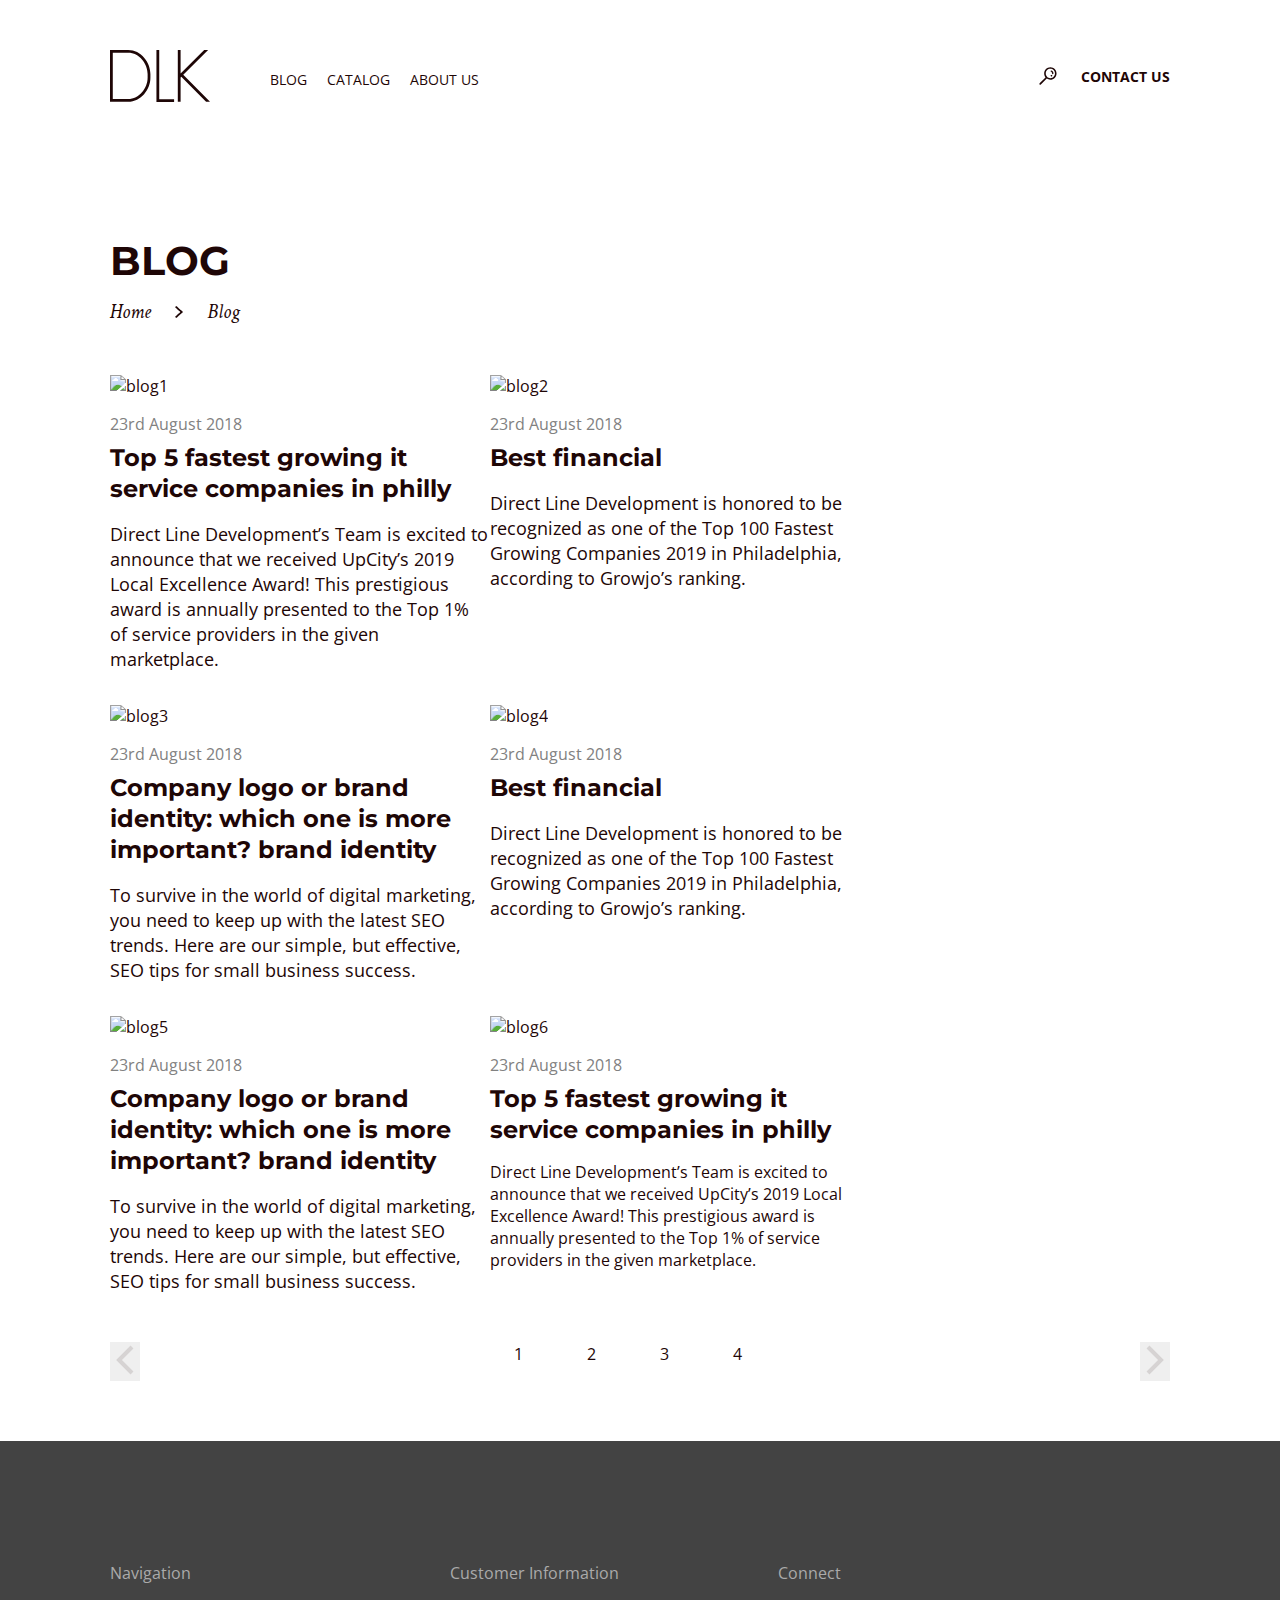
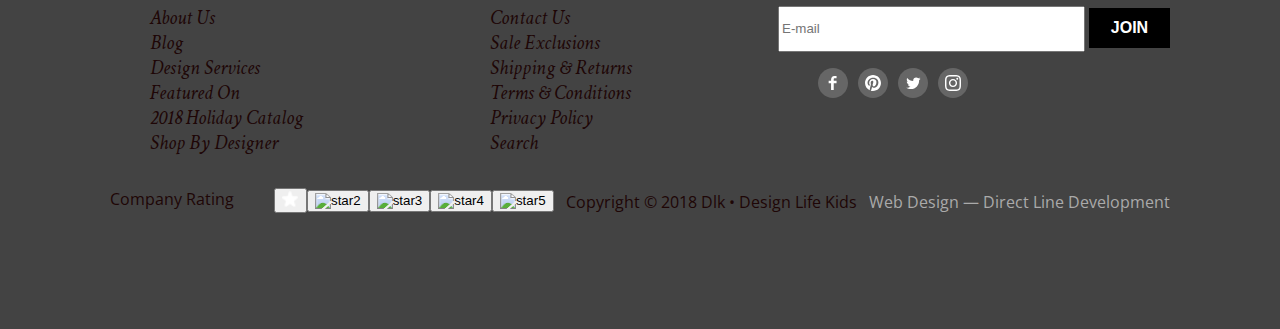
==== blog.html @ d89f9d61 "Add update style.css(#6)" ====
<!DOCTYPE html>
<html lang="en">

<head>
    <meta charset="UTF-8">
    <meta name="viewport" content="width=device-width, initial-scale=1">
    <title>Document</title>
    <link href="https://fonts.googleapis.com/css2?family=Crimson+Text:ital,wght@1,400;1,700&family=Montserrat:wght@300;700&family=Open+Sans:wght@400;700&display=swap" rel="stylesheet">
    <link rel="stylesheet" type="text/css" href="css/blog.css">
    <link rel="stylesheet" type="text/css" href="css/common.css"> </head>

<body>
    <header class="header">
        <div class="container">
            <div class="header__wrapper">
                <a href="index.html"><img class="header__img" src="./images/svg/dlk.svg" alt="Dlk-logo" width="100" height="52"></a>
                <nav class="header__nav">
                    <ul class="header__nav-list">
                        <li class="header__nav-link"><a class="link-nav" href="blog.html">Blog</a></li>
                        <li class="header__nav-link"><a class="link-nav" href="catalog.html">Catalog</a></li>
                        <li class="header__nav-link"><a class="link-nav" href="">About Us</a></li>
                    </ul>
                    
                    <div class="header__contact">
                    <a class="header__search" href=""><img src="./images/svg/search.svg" alt="search-logo"></a> <a class="header__button" href="contact.html">Contact Us</a> </div>
                </nav>
               
                
             </div>
             
        </div>
    </header>
    <main class="main">
    <section class="blog">
        <div class="container">
            <h1 class="blog__title">Blog</h1>
            <div class="blog__select"> <a class="link" href="">Home</a> <img class="blog__arrow " src="./images/Vector%20(right).png" alt="Vector"> <a class="link" href="">Blog</a> </div>
            <div class="blog__wrapper">
                <div class="blog__item"> <img class="blog__img" src="./images/blog/blog1.jpg" alt="blog1" width="380" height="220">
                    <p class="blog__date">23rd August 2018</p>
                    <h4 class="blog__subtitle">Top 5 fastest growing it service companies in philly</h4>
                    <p class="blog__text">Direct Line Development’s Team is excited to announce that we received UpCity’s 2019 Local Excellence Award! This prestigious award is annually presented to the Top 1% of service providers in the given marketplace.</p>
                </div>
                <div class="blog__item"> <img class="blog__img" src="./images/blog/blog2.jpg" alt="blog2" width="380" height="220">
                    <p class="blog__date">23rd August 2018</p>
                    <h4 class="blog__subtitle">Best financial</h4>
                    <p class="blog__text">Direct Line Development is honored to be recognized as one of the Top 100 Fastest Growing Companies 2019 in Philadelphia, according to Growjo’s ranking.</p>
                </div>
                <div class="blog__item"> <img class="blog__img" src="./images/blog/blog3.jpg" alt="blog3" width="380" height="220">
                    <p class="blog__date">23rd August 2018</p>
                    <h4 class="blog__subtitle">Company logo or brand identity: which one is more important? brand identity</h4>
                    <p class="blog__text">To survive in the world of digital marketing, you need to keep up with the latest SEO trends. Here are our simple, but effective, SEO tips for small business success.</p>
                </div>
                <div class="blog__item"> <img class="blog__img" src="./images/blog/blog4.jpg" alt="blog4" width="380" height="220">
                    <p class="blog__date">23rd August 2018</p>
                    <h4 class="blog__subtitle">Best financial</h4>
                    <p class="blog__text">Direct Line Development is honored to be recognized as one of the Top 100 Fastest Growing Companies 2019 in Philadelphia, according to Growjo’s ranking.</p>
                </div>
                <div class="blog__item"> <img class="blog__img" src="./images/blog/blog5.jpg" alt="blog5" width="380" height="220">
                    <p class="blog__date">23rd August 2018</p>
                    <h4 class="blog__subtitle">Company logo or brand identity: which one is more important? brand identity</h4>
                    <p class="blog__text">To survive in the world of digital marketing, you need to keep up with the latest SEO trends. Here are our simple, but effective, SEO tips for small business success.</p>
                </div>
                <div class="blog__item"> <img class="blog__img" src="./images/blog/blog6.jpg" alt="blog6" width="380" height="220">
                    <p class="blog__date">23rd August 2018</p>
                    <h4 class="blog__subtitle">Top 5 fastest growing it service companies in philly</h4>
                    <p>Direct Line Development’s Team is excited to announce that we received UpCity’s 2019 Local Excellence Award! This prestigious award is annually presented to the Top 1% of service providers in the given marketplace.</p>
                </div>
            </div>
            <div class="blog__select-button">
                <button class="blog__btn">
                    <svg width="18" height="30" viewBox="0 0 18 30" fill="none" xmlns="http://www.w3.org/2000/svg">
                        <path d="M16 2L3 15L16 28" stroke="#1E0606" stroke-opacity="0.12" stroke-width="4" /> </svg>
                </button>
                <ul class="blog__list-button">
                    <li class="blog__number">1</li>
                    <li class="blog__number">2</li>
                    <li class="blog__number">3</li>
                    <li class="blog__number">4</li>
                </ul>
                <button class="blog__btn">
                    <svg width="18" height="30" viewBox="0 0 18 30" fill="none" xmlns="http://www.w3.org/2000/svg">
                        <path d="M2 2L15 15L2 28" stroke="#1E0606" stroke-opacity="0.12" stroke-width="4" /> </svg>
                </button>
            </div>
        </div>
    </section>
    </main>
    <footer class="footer">
        <div class="container">
            <div class="footer__wrapper">
                <div class="footer__navigation">
                    <h4 class="footer__title">Navigation</h4>
                    <ul class="footer__list">
                        <li class="footer__link"><a class="link" href="">About Us</a></li>
                        <li class="footer__link"><a class="link" href="">Blog</a></li>
                        <li class="footer__link"><a class="link" href="">Design Services</a></li>
                        <li class="footer__link"><a class="link" href="">Featured On</a></li>
                        <li class="footer__link"><a class="link" href="">2018 Holiday Catalog</a></li>
                        <li class="footer__link"><a class="link" href="">Shop By Designer</a></li>
                    </ul>
                </div>
                <div class="footer__customer">
                    <h4 class="footer__title">Customer Information</h4>
                    <ul class="footer__list">
                        <li class="footer__link"><a class="link" href="">Contact Us</a></li>
                        <li class="footer__link"><a class="link" href="">Sale Exclusions</a></li>
                        <li class="footer__link"><a class="link" href="">Shipping & Returns</a></li>
                        <li class="footer__link"><a class="link" href="">Terms & Conditions</a></li>
                        <li class="footer__link"><a class="link" href="">Privacy Policy</a></li>
                        <li class="footer__link"><a class="link" href="">Search</a></li>
                    </ul>
                </div>
                <div class="footer__connect">
                    <h4 class="footer__title">Connect</h4>
                    <form action="https://echo.htmlacademy.ru" method="post">
                        <input class="footer__email" id="email-input" type="email" placeholder="E-mail">
                        <button class="footer__button"><a class="button" href="https://echo.htmlacademy.ru">Join</a></button>
                    </form>
                    <ul class="footer__icon">
                        <li class="footer__ic"> <img class="footer__img" src="./images/svg/facebook.svg" alt="face" width="30" height="30"> </li>
                        <li class="footer__ic"> <img class="footer__img" src="./images/svg/pinterest.svg" alt="prin" width="30" height="30"> </li>
                        <li class="footer__ic"> <img class="footer__img" src="./images/svg/twitter.svg" alt="twit" width="30" height="30"> </li>
                        <li class="footer__ic"> <img class="footer__img" src="./images/svg/instagram.svg" alt="inst" width="30" height="30"> </li>
                    </ul>
                </div>
            </div>
            <div class="footer__bottom">
                <div class="footer__bottom-rating">
                    <p class="footer__bottom-title">Company Rating </p>
                    <ul class="footer__bottom-list">
                        <li class="footer__star">
                            <button><img src="images/Star1.png" alt="star1" width="17" height="16"></button>
                        </li>
                        <li class="footer__star">
                            <button><img src="images/star2.png" alt="star2" width="17" height="16"></button>
                        </li>
                        <li class="footer__star">
                            <button><img src="images/star3.png" alt="star3" width="17" height="16"></button>
                        </li>
                        <li class="footer__star">
                            <button><img src="images/star4.png" alt="star4" width="17" height="16"></button>
                        </li>
                        <li class="footer__star">
                            <button><img src="images/star5.png" alt="star5" width="17" height="16"></button>
                        </li>
                    </ul>
                </div>
                <p class="footer__bottom-title">Copyright © 2018 Dlk • Design Life Kids</p>
                <p class="footer__title-web">Web Design — Direct Line Development</p>
            </div>
        </div>
    </footer>
</body>

</html>
---- css/blog.css ----
/* BLOG
======================*/

.blog {
    margin-bottom: 60px;
}

.blog__title {
    font-family: 'Montserrat', sans-serif;
    font-weight: bold;
    font-size: 40px;
    line-height: 49px;
    margin-bottom: 15px;
    text-transform: uppercase;
}

.blog__select {
    margin-bottom: 50px;
}

.blog__arrow {
    margin: 0 20px;
}

.blog__wrapper {
    display: flex;
    flex-wrap: wrap;
}

.blog__item {
    width: 380px;
}

.blog__date {
    margin-bottom: 7px;
    color: #818181;
}

.blog__subtitle {
    font-family: 'Montserrat', sans-serif;
    font-style: normal;
    font-weight: bold;
    font-size: 24px;
    line-height: 31px;
    margin-top: 0;
    margin-bottom: 15px;
    color: #1E0606;
}

.blog__text {
    font-weight: normal;
    font-size: 18px;
    line-height: 25px;
    margin-bottom: 13px;
    padding-bottom: 20px;
}

.blog__select-button {
    display: flex;
    justify-content: space-between;
}
.blog__btn{
    margin-top: 15px;
    border: 0;
}

.blog__list-button {
    display: flex;
    list-style: none;
}
.blog__number{
    margin-right: 64px;
}
---- css/common.css ----
body {
    margin: 0;
    font-family: 'Open Sans', sans-serif;
    font-size: 16px;
    line-height: 22px;
    color: #1E0606;
}

.container {
    max-width: 1400px;
    padding-left: 110px;
    padding-right: 110px;
    margin: 0 auto;
    box-sizing: border-box;
}

.link-nav {
    font-size: 14px;
    line-height: 19px;
    font-weight: normal;
    margin-left: 20px;
    color: #1E0606;
    text-transform: uppercase;
    text-decoration: none;
}

.link {
    font-family: 'Crimson Text', serif;
    font-style: italic;
    font-weight: normal;
    font-size: 20px;
    line-height: 25px;
    color: #000;
    text-decoration: none;
    color: #1E0606;
}

.button {
    font-weight: bold;
    font-size: 16px;
    line-height: 22px;
    text-decoration: none;
    color: #fff;
}


/*HEADER
==================*/

.header {
    margin-top: 50px;
    margin-bottom: 129px;
}

.header__wrapper {
    display: flex;
}

.header__nav {
    display: flex;
    justify-content: space-between;
    align-items: center;
    width: 100%;
}

.header__nav-list {
    display: flex;
    list-style: none;
}
.header__contact{
    display: flex;
}

.header__search {
    margin-right: 24px;
}

.header__button {
    font-weight: bold;
    font-size: 14px;
    line-height: 19px;
    color: #1E0606;
    text-transform: uppercase;
    text-decoration: none;
}


/*Footer
==================*/

.footer {
    width: 100%;
    background: #434343;
    padding: 100px 0;
}

.footer__wrapper {
    display: flex;
    justify-content: space-between;
}

.footer__title {
    font-weight: normal;
    font-size: 16px;
    line-height: 22px;
    color: #AAAAAA;
}

.footer__link {
    list-style: none;
}

.footer__button {
    width: 81px;
    height: 40px;
    background: black;
    text-transform: uppercase;
    border: 0;
}

.footer__email {
    width: 299px;
    height: 40px;
}

.footer__icon {
    display: flex;
    list-style: none;
}

.footer__ic {
    margin-right: 10px;
}

.footer__bottom {
    display: flex;
    justify-content: space-between;
    align-items: flex-end;
}

.footer__bottom-rating {
    display: inline-flex;
}

.footer__bottom-list {
    display: flex;
    list-style: none;
}

.footer__title-web {
    font-weight: normal;
    font-size: 16px;
    line-height: 22px;
    color: #AAAAAA;
}
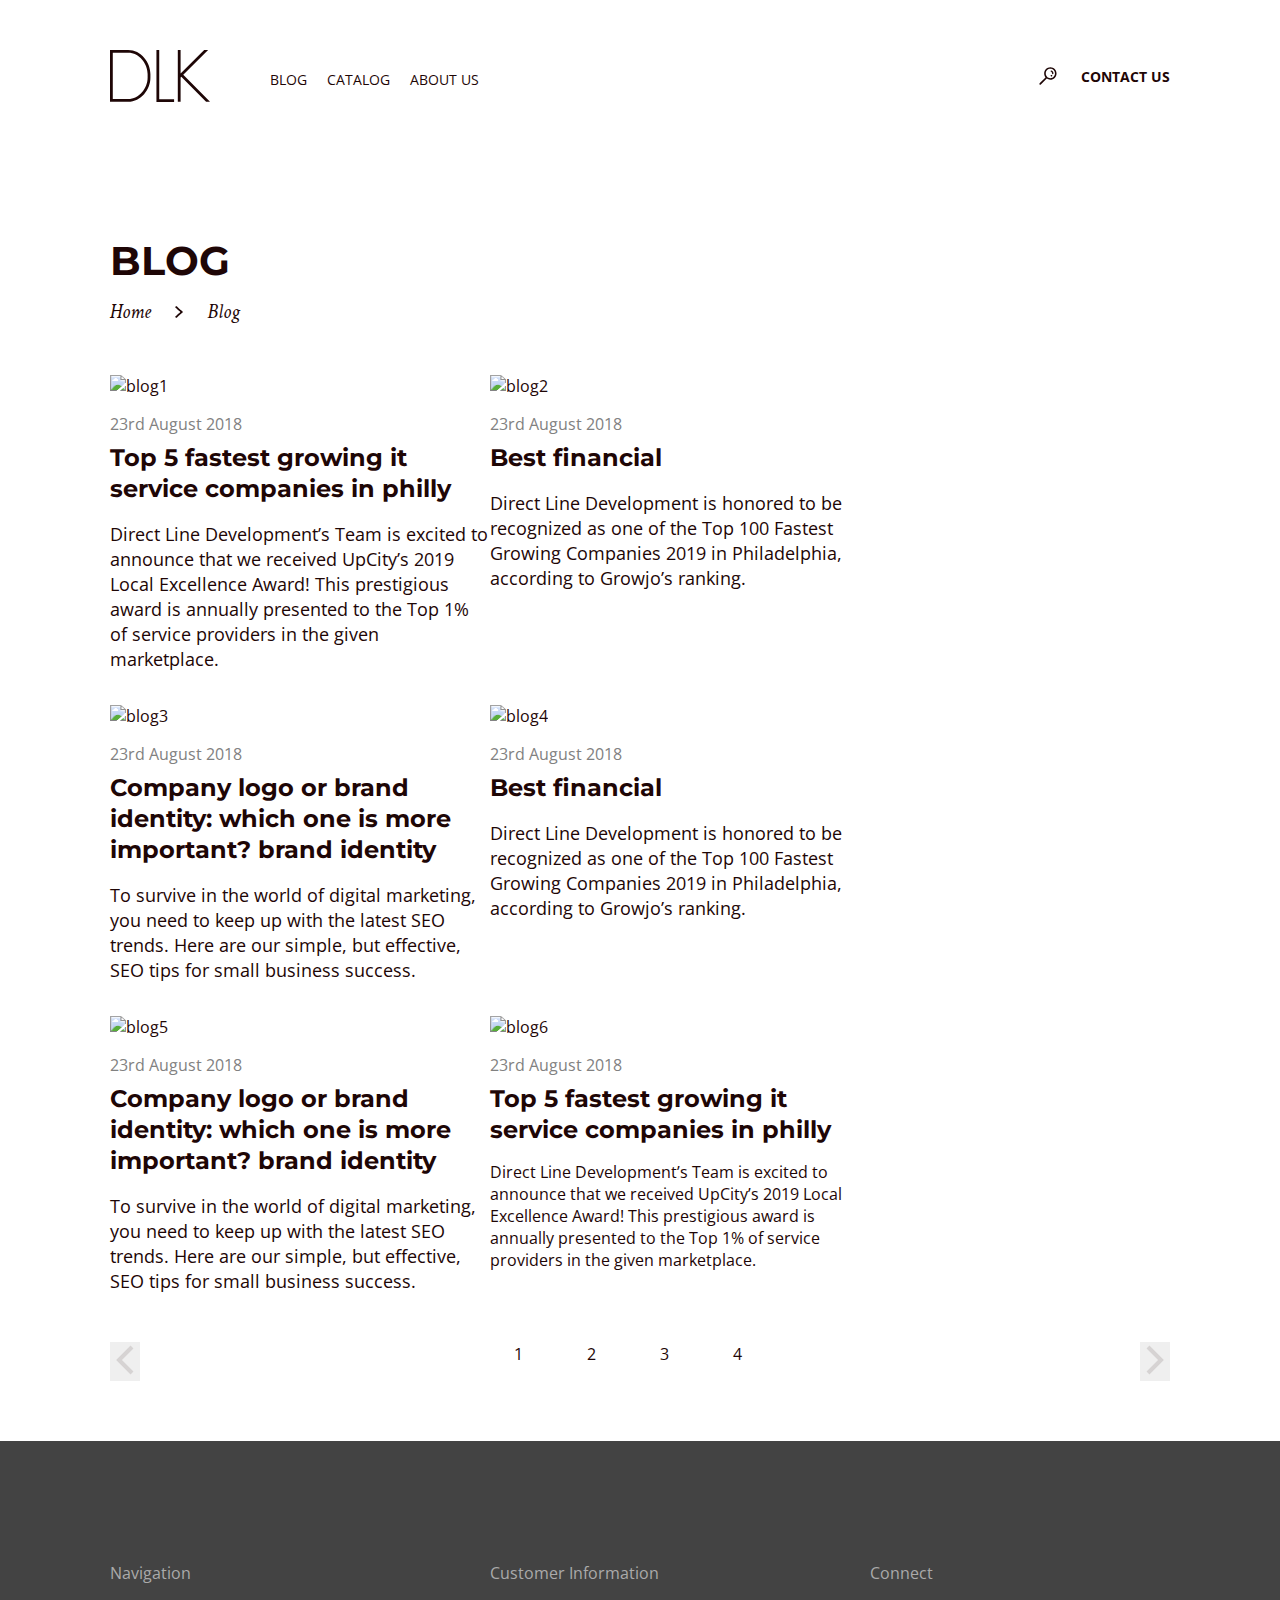
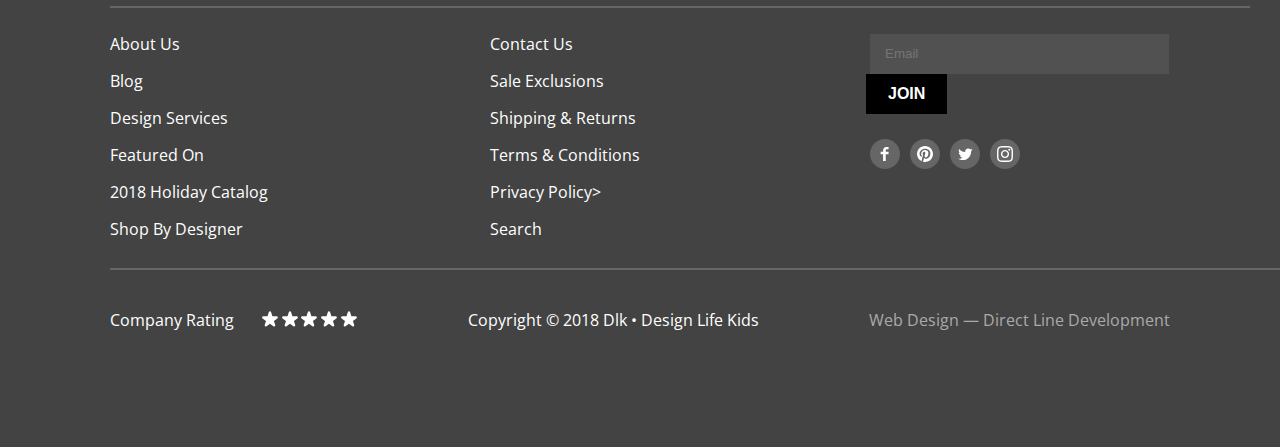
==== commit 234621be: "Add footer update(#6)" ====
--- a/blog.html
+++ b/blog.html
@@ -89,68 +89,80 @@
     <footer class="footer">
         <div class="container">
             <div class="footer__wrapper">
-                <div class="footer__navigation">
-                    <h4 class="footer__title">Navigation</h4>
-                    <ul class="footer__list">
-                        <li class="footer__link"><a class="link" href="">About Us</a></li>
-                        <li class="footer__link"><a class="link" href="">Blog</a></li>
-                        <li class="footer__link"><a class="link" href="">Design Services</a></li>
-                        <li class="footer__link"><a class="link" href="">Featured On</a></li>
-                        <li class="footer__link"><a class="link" href="">2018 Holiday Catalog</a></li>
-                        <li class="footer__link"><a class="link" href="">Shop By Designer</a></li>
-                    </ul>
+               <div class="footer__navigation">
+                <h4 class="footer__title">Navigation</h4>
+                <div class="footer__border"></div>
+                <ul class="footer__list">
+                    <li class="footer__link">About Us</li>
+                    <li class="footer__link">Blog</li>
+                    <li class="footer__link">Design Services</li>
+                    <li class="footer__link">Featured On</li>
+                    <li class="footer__link">2018 Holiday Catalog</li>
+                    <li class="footer__link">Shop By Designer</li>
+                </ul>
                 </div>
                 <div class="footer__customer">
-                    <h4 class="footer__title">Customer Information</h4>
-                    <ul class="footer__list">
-                        <li class="footer__link"><a class="link" href="">Contact Us</a></li>
-                        <li class="footer__link"><a class="link" href="">Sale Exclusions</a></li>
-                        <li class="footer__link"><a class="link" href="">Shipping & Returns</a></li>
-                        <li class="footer__link"><a class="link" href="">Terms & Conditions</a></li>
-                        <li class="footer__link"><a class="link" href="">Privacy Policy</a></li>
-                        <li class="footer__link"><a class="link" href="">Search</a></li>
-                    </ul>
+                <h4 class="footer__title">Customer Information</h4>
+                <div class="footer__border"></div>
+                <ul class="footer__list">
+                    <li class="footer__link">Contact Us</li>
+                    <li class="footer__link">Sale Exclusions</li>
+                    <li class="footer__link">Shipping & Returns</li>
+                    <li class="footer__link">Terms & Conditions</li>
+                    <li class="footer__link">Privacy Policy></li>
+                    <li class="footer__link">Search</li>
+                </ul>
                 </div>
                 <div class="footer__connect">
-                    <h4 class="footer__title">Connect</h4>
-                    <form action="https://echo.htmlacademy.ru" method="post">
-                        <input class="footer__email" id="email-input" type="email" placeholder="E-mail">
-                        <button class="footer__button"><a class="button" href="https://echo.htmlacademy.ru">Join</a></button>
-                    </form>
-                    <ul class="footer__icon">
-                        <li class="footer__ic"> <img class="footer__img" src="./images/svg/facebook.svg" alt="face" width="30" height="30"> </li>
-                        <li class="footer__ic"> <img class="footer__img" src="./images/svg/pinterest.svg" alt="prin" width="30" height="30"> </li>
-                        <li class="footer__ic"> <img class="footer__img" src="./images/svg/twitter.svg" alt="twit" width="30" height="30"> </li>
-                        <li class="footer__ic"> <img class="footer__img" src="./images/svg/instagram.svg" alt="inst" width="30" height="30"> </li>
-                    </ul>
+                <h4 class="footer__title">Connect</h4>
+                <div class="footer__border"></div>
+                <form calss="footer__form" action="https://echo.htmlacademy.ru" method="post">
+                    <input class="footer__email" id="email-input" type="email" placeholder="Email">
+                    <button class="footer__button"><a class="button" href="https://echo.htmlacademy.ru">Join</a></button>
+                </form>
+                <ul class="footer__icon">
+                    <li class="footer__ic"> <img class="footer__img" src="./images/svg/facebook.svg" alt="face" width="30" height="30"> </li>
+                    <li class="footer__ic"> <img class="footer__img" src="./images/svg/pinterest.svg" alt="prin" width="30" height="30"> </li>
+                    <li class="footer__ic"> <img class="footer__img" src="./images/svg/twitter.svg" alt="twit" width="30" height="30"> </li>
+                    <li class="footer__ic"> <img class="footer__img" src="./images/svg/instagram.svg" alt="inst" width="30" height="30"> </li>
+                </ul>
                 </div>
-            </div>
-            <div class="footer__bottom">
-                <div class="footer__bottom-rating">
-                    <p class="footer__bottom-title">Company Rating </p>
-                    <ul class="footer__bottom-list">
-                        <li class="footer__star">
-                            <button><img src="images/Star1.png" alt="star1" width="17" height="16"></button>
-                        </li>
-                        <li class="footer__star">
-                            <button><img src="images/star2.png" alt="star2" width="17" height="16"></button>
-                        </li>
-                        <li class="footer__star">
-                            <button><img src="images/star3.png" alt="star3" width="17" height="16"></button>
-                        </li>
-                        <li class="footer__star">
-                            <button><img src="images/star4.png" alt="star4" width="17" height="16"></button>
-                        </li>
-                        <li class="footer__star">
-                            <button><img src="images/star5.png" alt="star5" width="17" height="16"></button>
-                        </li>
-                    </ul>
-                </div>
-                <p class="footer__bottom-title">Copyright © 2018 Dlk • Design Life Kids</p>
-                <p class="footer__title-web">Web Design — Direct Line Development</p>
-            </div>
+               </div>
+               
+               <div class="footer__border-bottom"></div>
+                <div class="footer__bottom">
+                 <div class="footer__bottom-rating">
+                       <p class="footer__bottom-title">Company Rating </p>
+                        <ul class="footer__bottom-list">
+                           
+                            <li class="footer__star">
+                                
+                                </li>
+                                
+                                <li class="footer__star">
+                                    
+                                </li>
+                                
+                                <li class="footer__star">
+                                    
+                                </li>
+                                
+                                <li class="footer__star">
+                                    
+                                </li>
+                                
+                                <li class="footer__star">
+                                    
+                            </li>
+                        </ul>
+                    </div>
+                    <p class="footer__bottom-title">Copyright © 2018 Dlk • Design Life Kids</p>
+                    <p class="footer__title-web">Web Design — Direct Line Development</p>
+                
+             </div>
         </div>
     </footer>
+                                
 </body>
 
 </html>--- a/css/common.css
+++ b/css/common.css
@@ -5,7 +5,6 @@
     line-height: 22px;
     color: #1E0606;
 }
-
 .container {
     max-width: 1400px;
     padding-left: 110px;
@@ -13,7 +12,6 @@
     margin: 0 auto;
     box-sizing: border-box;
 }
-
 .link-nav {
     font-size: 14px;
     line-height: 19px;
@@ -23,7 +21,6 @@
     text-transform: uppercase;
     text-decoration: none;
 }
-
 .link {
     font-family: 'Crimson Text', serif;
     font-style: italic;
@@ -34,7 +31,6 @@
     text-decoration: none;
     color: #1E0606;
 }
-
 .button {
     font-weight: bold;
     font-size: 16px;
@@ -55,14 +51,12 @@
 .header__wrapper {
     display: flex;
 }
-
 .header__nav {
     display: flex;
     justify-content: space-between;
     align-items: center;
     width: 100%;
 }
-
 .header__nav-list {
     display: flex;
     list-style: none;
@@ -70,11 +64,9 @@
 .header__contact{
     display: flex;
 }
-
 .header__search {
     margin-right: 24px;
 }
-
 .header__button {
     font-weight: bold;
     font-size: 14px;
@@ -93,41 +85,56 @@
     background: #434343;
     padding: 100px 0;
 }
-
 .footer__wrapper {
     display: flex;
     justify-content: space-between;
 }
-
 .footer__title {
     font-weight: normal;
     font-size: 16px;
     line-height: 22px;
     color: #AAAAAA;
 }
-
+.footer__border{
+    margin-bottom: 25px;
+    box-sizing: border-box;
+    width: 380px;
+    border: 1px solid #666666;
+}
+.footer__list{
+    padding-left: 0;
+    margin-bottom: 28px;
+}
 .footer__link {
+    margin-bottom: 15px;
+    color: #FFFFFF;
     list-style: none;
 }
-
-.footer__button {
-    width: 81px;
-    height: 40px;
-    background: black;
-    text-transform: uppercase;
-    border: 0;
-}
-
 .footer__email {
     width: 299px;
     height: 40px;
+    padding-left: 15px;
+    margin-top: 1px;
+    border: 0;
+    background-color:#6666;
+    box-sizing: border-box;
 }
-
+.footer__button {
+    padding: 9px 22px;
+    text-align: center;
+    background-color: black;
+    margin-left: -4px;
+    text-transform: uppercase;
+    border: 0;
+    box-sizing: border-box;
+}
 .footer__icon {
     display: flex;
+    padding-left: 0;
+    padding-top: 25px;
+    margin: 0;
     list-style: none;
 }
-
 .footer__ic {
     margin-right: 10px;
 }
@@ -137,16 +144,33 @@
     justify-content: space-between;
     align-items: flex-end;
 }
-
+.footer__border-bottom{
+    margin-bottom: 23px;
+    width: 1180px;
+    box-sizing: border-box;
+    border: 1px solid #666666;
+}
 .footer__bottom-rating {
     display: inline-flex;
 }
-
+.footer__bottom-title{
+    color:#fff;
+}
 .footer__bottom-list {
     display: flex;
+    align-items: center;
+    padding-left: 25px;
     list-style: none;
 }
-
+.footer__star{
+    width: 17px;
+    height: 17px;
+    border:0;
+    margin-left: 2.8px;
+    background-repeat: no-repeat;
+    background-size: 17px auto;
+    background-image: url(../images/svg/Star.svg);
+}
 .footer__title-web {
     font-weight: normal;
     font-size: 16px;
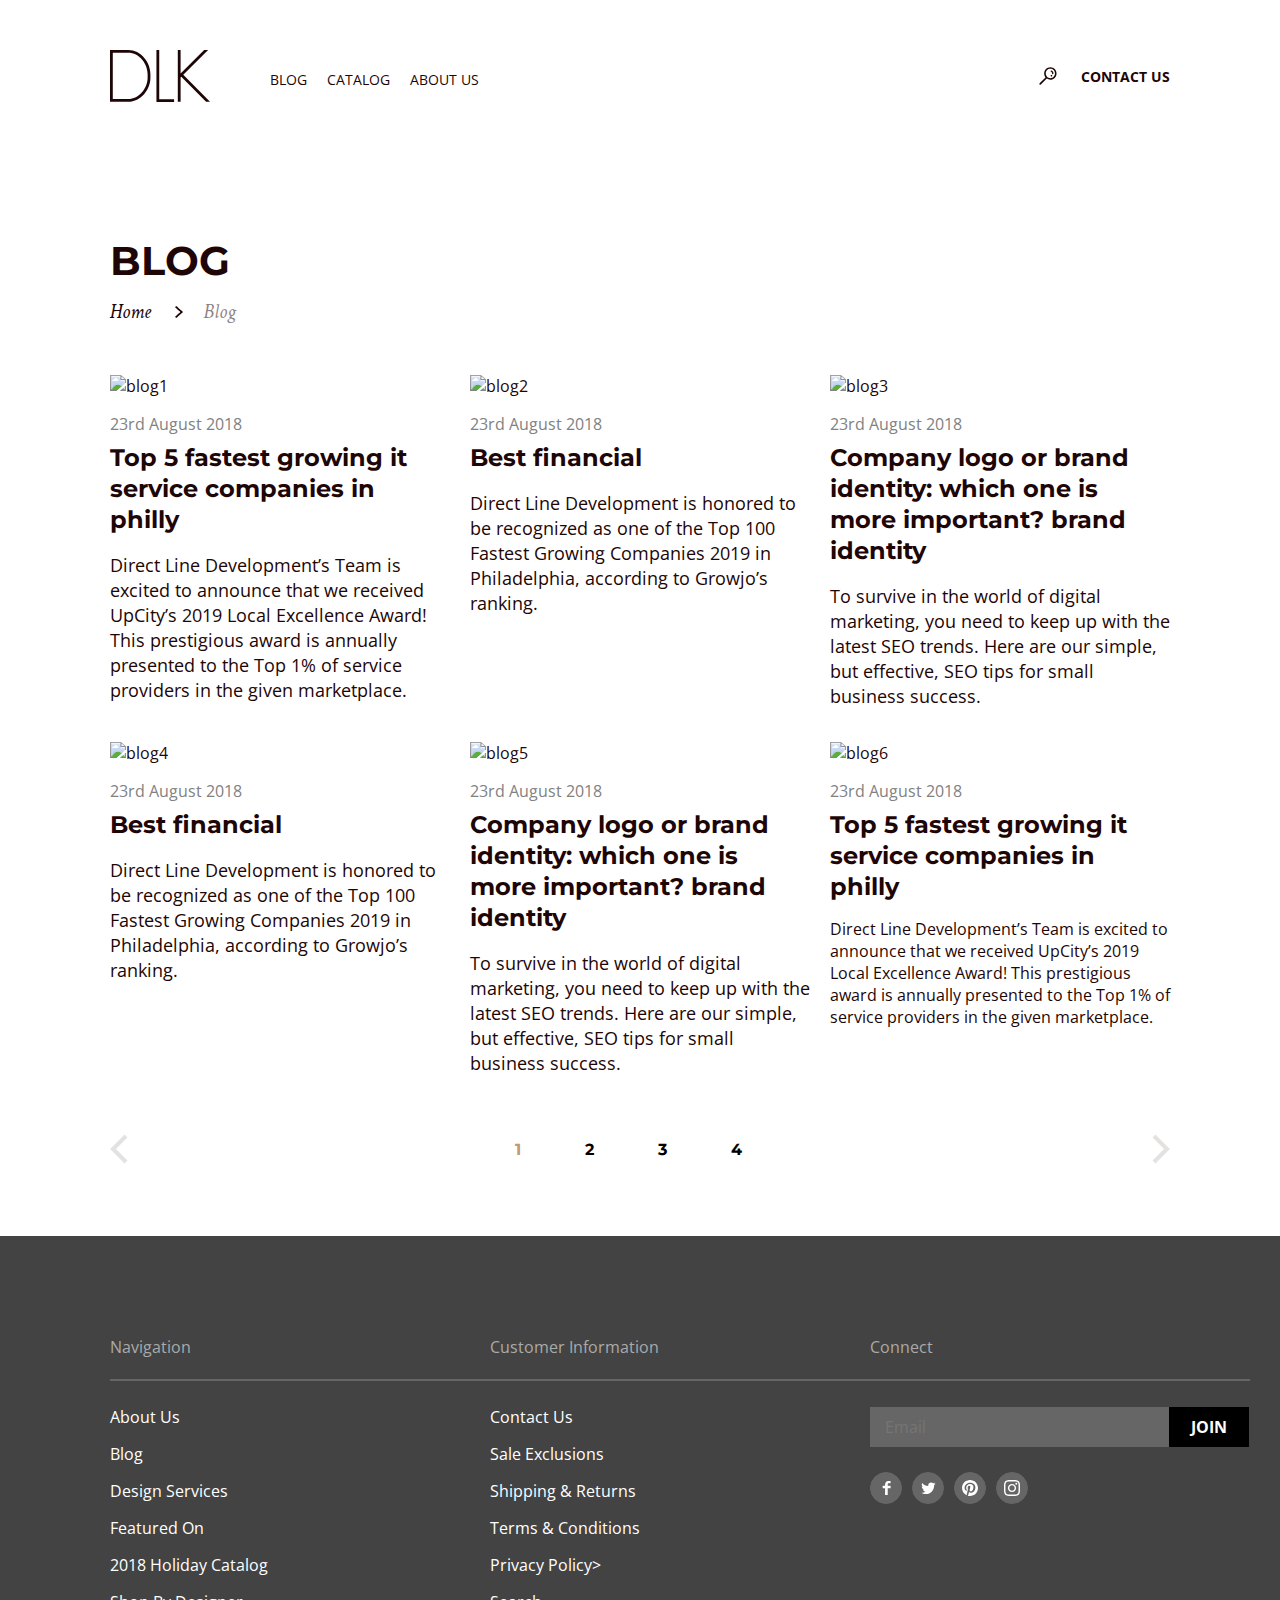
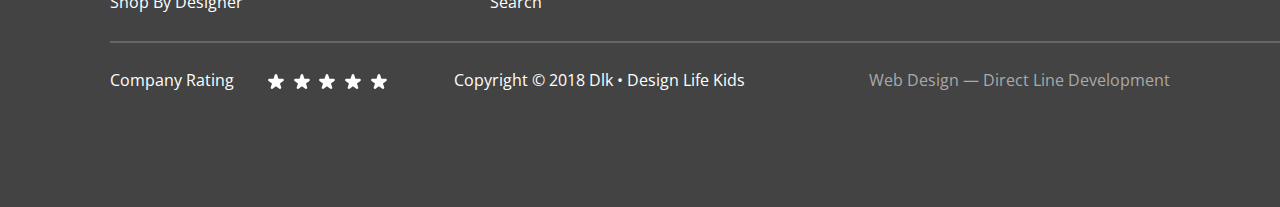
==== commit 2a80750b: "Add homework(#7)" ====
--- a/blog.html
+++ b/blog.html
@@ -6,6 +6,7 @@
     <meta name="viewport" content="width=device-width, initial-scale=1">
     <title>Document</title>
     <link href="https://fonts.googleapis.com/css2?family=Crimson+Text:ital,wght@1,400;1,700&family=Montserrat:wght@300;700&family=Open+Sans:wght@400;700&display=swap" rel="stylesheet">
+    <link rel="stylesheet" type="text/css" href="css/normalize.css">
     <link rel="stylesheet" type="text/css" href="css/blog.css">
     <link rel="stylesheet" type="text/css" href="css/common.css"> </head>
 
@@ -13,7 +14,7 @@
     <header class="header">
         <div class="container">
             <div class="header__wrapper">
-                <a href="index.html"><img class="header__img" src="./images/svg/dlk.svg" alt="Dlk-logo" width="100" height="52"></a>
+                <a class="header__logo" href="index.html"><img class="header__img" src="./images/svg/dlk.svg" alt="Dlk-logo" width="100" height="52"></a>
                 <nav class="header__nav">
                     <ul class="header__nav-list">
                         <li class="header__nav-link"><a class="link-nav" href="blog.html">Blog</a></li>
@@ -34,7 +35,8 @@
     <section class="blog">
         <div class="container">
             <h1 class="blog__title">Blog</h1>
-            <div class="blog__select"> <a class="link" href="">Home</a> <img class="blog__arrow " src="./images/Vector%20(right).png" alt="Vector"> <a class="link" href="">Blog</a> </div>
+            <div class="blog__select"> <a class="link" href="#">Home</a> <img class="blog__arrow " src="./images/Vector%20(right).png" alt="Vector"><a class="blog-link" href="#">Blog</a> </div>
+            
             <div class="blog__wrapper">
                 <div class="blog__item"> <img class="blog__img" src="./images/blog/blog1.jpg" alt="blog1" width="380" height="220">
                     <p class="blog__date">23rd August 2018</p>
@@ -51,6 +53,9 @@
                     <h4 class="blog__subtitle">Company logo or brand identity: which one is more important? brand identity</h4>
                     <p class="blog__text">To survive in the world of digital marketing, you need to keep up with the latest SEO trends. Here are our simple, but effective, SEO tips for small business success.</p>
                 </div>
+            </div>
+              
+               <div class="blog__wrapper-two">
                 <div class="blog__item"> <img class="blog__img" src="./images/blog/blog4.jpg" alt="blog4" width="380" height="220">
                     <p class="blog__date">23rd August 2018</p>
                     <h4 class="blog__subtitle">Best financial</h4>
@@ -66,54 +71,54 @@
                     <h4 class="blog__subtitle">Top 5 fastest growing it service companies in philly</h4>
                     <p>Direct Line Development’s Team is excited to announce that we received UpCity’s 2019 Local Excellence Award! This prestigious award is annually presented to the Top 1% of service providers in the given marketplace.</p>
                 </div>
-            </div>
+           </div>
             <div class="blog__select-button">
-                <button class="blog__btn">
-                    <svg width="18" height="30" viewBox="0 0 18 30" fill="none" xmlns="http://www.w3.org/2000/svg">
-                        <path d="M16 2L3 15L16 28" stroke="#1E0606" stroke-opacity="0.12" stroke-width="4" /> </svg>
-                </button>
+              <a class="blog__btn" href="#">
+                    <svg width="18" height="30" viewBox="0 0 18 30" fill="none" xmlns="http://www.w3.org/2000/svg" class="blog__svg">
+                        <path d="M16 2L3 15L16 28" stroke="#1E0606" stroke-opacity="0.12" stroke-width="4"/> </svg>
+              </a>  
                 <ul class="blog__list-button">
-                    <li class="blog__number">1</li>
-                    <li class="blog__number">2</li>
-                    <li class="blog__number">3</li>
-                    <li class="blog__number">4</li>
+                    <a class="blog__number" href="#">1</a>
+                    <a class="blog__number" href="#">2</a> 
+                    <a class="blog__number" href="#">3</a>
+                    <a class="blog__number" href="#">4</a>
                 </ul>
-                <button class="blog__btn">
-                    <svg width="18" height="30" viewBox="0 0 18 30" fill="none" xmlns="http://www.w3.org/2000/svg">
-                        <path d="M2 2L15 15L2 28" stroke="#1E0606" stroke-opacity="0.12" stroke-width="4" /> </svg>
-                </button>
+               <a class="blog__btn" href="#">
+                    <svg width="18" height="30" viewBox="0 0 18 30" fill="none" xmlns="http://www.w3.org/2000/svg" class="blog__svg">
+                        <path d="M2 2L15 15L2 28" stroke="#1E0606" stroke-opacity="0.12" stroke-width="4"/> </svg>
+               </a> 
             </div>
         </div>
     </section>
     </main>
-    <footer class="footer">
-        <div class="container">
-            <div class="footer__wrapper">
-               <div class="footer__navigation">
+   <footer class="footer">
+    <div class="container">
+        <div class="footer__wrapper">
+            <div class="footer__navigation">
                 <h4 class="footer__title">Navigation</h4>
                 <div class="footer__border"></div>
                 <ul class="footer__list">
-                    <li class="footer__link">About Us</li>
-                    <li class="footer__link">Blog</li>
-                    <li class="footer__link">Design Services</li>
-                    <li class="footer__link">Featured On</li>
-                    <li class="footer__link">2018 Holiday Catalog</li>
-                    <li class="footer__link">Shop By Designer</li>
+                    <li class="footer__link"><a class="footer__list-link" href="#">About Us</a></li>
+                    <li class="footer__link"><a class="footer__list-link" href="#">Blog</a></li>
+                    <li class="footer__link"><a class="footer__list-link" href="#">Design Services</a></li>
+                    <li class="footer__link"><a class="footer__list-link" href="#">Featured On</a></li>
+                    <li class="footer__link"><a class="footer__list-link" href="#">2018 Holiday Catalog</a></li>
+                    <li class="footer__link"><a class="footer__list-link" href="#">Shop By Designer</a></li>
                 </ul>
-                </div>
-                <div class="footer__customer">
+            </div>
+            <div class="footer__customer">
                 <h4 class="footer__title">Customer Information</h4>
                 <div class="footer__border"></div>
                 <ul class="footer__list">
-                    <li class="footer__link">Contact Us</li>
-                    <li class="footer__link">Sale Exclusions</li>
-                    <li class="footer__link">Shipping & Returns</li>
-                    <li class="footer__link">Terms & Conditions</li>
-                    <li class="footer__link">Privacy Policy></li>
-                    <li class="footer__link">Search</li>
+                    <li class="footer__link"><a class="footer__list-link" href="#">Contact Us</a></li>
+                    <li class="footer__link"><a class="footer__list-link" href="#">Sale Exclusions</a></li>
+                    <li class="footer__link"><a class="footer__list-link" href="#">Shipping & Returns</a></li>
+                    <li class="footer__link"><a class="footer__list-link" href="#">Terms & Conditions</a></li>
+                    <li class="footer__link"><a class="footer__list-link" href="#">Privacy Policy></a></li>
+                    <li class="footer__link"><a class="footer__list-link" href="#">Search</a></li>
                 </ul>
-                </div>
-                <div class="footer__connect">
+            </div>
+            <div class="footer__connect">
                 <h4 class="footer__title">Connect</h4>
                 <div class="footer__border"></div>
                 <form calss="footer__form" action="https://echo.htmlacademy.ru" method="post">
@@ -121,48 +126,74 @@
                     <button class="footer__button"><a class="button" href="https://echo.htmlacademy.ru">Join</a></button>
                 </form>
                 <ul class="footer__icon">
-                    <li class="footer__ic"> <img class="footer__img" src="./images/svg/facebook.svg" alt="face" width="30" height="30"> </li>
-                    <li class="footer__ic"> <img class="footer__img" src="./images/svg/pinterest.svg" alt="prin" width="30" height="30"> </li>
-                    <li class="footer__ic"> <img class="footer__img" src="./images/svg/twitter.svg" alt="twit" width="30" height="30"> </li>
-                    <li class="footer__ic"> <img class="footer__img" src="./images/svg/instagram.svg" alt="inst" width="30" height="30"> </li>
+                    <li class="footer__ic">
+                        <a class="footer__link-icon" href="#" aria-label="follow us facebook">
+                            <svg width="9" height="16" viewBox="0 0 9 16" fill="none" xmlns="http://www.w3.org/2000/svg" class="footer__svg">
+                                <path fill-rule="evenodd" clip-rule="evenodd" d="M8.55271 3.36723H6.29671C6.03071 3.36723 5.73372 3.71723 5.73372 4.18523V5.81423H8.55271V8.13523H5.73372V15.1052H3.07071V8.13523H0.657715V5.81423H3.07071V4.44723C3.07071 2.48823 4.43171 0.894226 6.29671 0.894226H8.55271V3.36723Z" fill="white" /> </svg>
+                        </a>
+                    </li>
+                    <li class="footer__ic">
+                        <a class="footer__link-icon" href="#" aria-label="follow us facebook">
+                            <svg width="15" height="13" viewBox="0 0 15 13" fill="none" xmlns="http://www.w3.org/2000/svg" class="footer__svg">
+                                <path fill-rule="evenodd" clip-rule="evenodd" d="M13.1006 3.28912C13.1056 3.41612 13.1096 3.54312 13.1096 3.67212C13.1096 7.57612 10.1366 12.0781 4.70258 12.0781C3.03458 12.0781 1.48058 11.5881 0.173584 10.7501C0.406584 10.7771 0.641584 10.7911 0.879584 10.7911C2.26358 10.7911 3.53758 10.3181 4.54858 9.52512C3.25558 9.50212 2.16558 8.64812 1.78758 7.47512C1.96858 7.51012 2.15458 7.52712 2.34458 7.52712C2.61358 7.52712 2.87458 7.49212 3.12258 7.42412C1.77158 7.15212 0.751584 5.95912 0.751584 4.52712V4.49012C1.15058 4.71112 1.60758 4.84412 2.09158 4.85912C1.29858 4.33012 0.777584 3.42612 0.777584 2.40012C0.777584 1.85912 0.922584 1.35212 1.17658 0.916122C2.63258 2.70312 4.81058 3.87912 7.26558 4.00212C7.21558 3.78512 7.19058 3.56012 7.19058 3.32812C7.19058 1.69712 8.51258 0.375122 10.1446 0.375122C10.9936 0.375122 11.7616 0.732122 12.2996 1.30712C12.9736 1.17612 13.6056 0.930122 14.1766 0.590122C13.9556 1.28112 13.4886 1.85912 12.8766 2.22512C13.4746 2.15412 14.0446 1.99612 14.5756 1.76012C14.1776 2.35212 13.6776 2.87312 13.1006 3.28912Z" fill="white" /> </svg>
+                        </a>
+                    </li>
+                    <li class="footer__ic">
+                        <a class="footer__link-icon" href="#" aria-label="follow us facebook">
+                            <svg width="16" height="16" viewBox="0 0 16 16" fill="none" xmlns="http://www.w3.org/2000/svg" class="footer__svg">
+                                <path fill-rule="evenodd" clip-rule="evenodd" d="M8.00047 0C3.58252 0 0 3.58158 0 8.00047C0 11.2754 1.97001 14.0902 4.78956 15.3273C4.76698 14.7694 4.78579 14.0977 4.92785 13.49C5.08214 12.8408 5.95708 9.1313 5.95708 9.1313C5.95708 9.1313 5.70212 8.62045 5.70212 7.865C5.70212 6.6796 6.38984 5.79432 7.24502 5.79432C7.97225 5.79432 8.3241 6.34092 8.3241 6.99571C8.3241 7.7267 7.85747 8.82084 7.61757 9.83407C7.41718 10.6836 8.04281 11.3751 8.88011 11.3751C10.3957 11.3751 11.4165 9.42859 11.4165 7.12177C11.4165 5.36908 10.2358 4.05668 8.08796 4.05668C5.66167 4.05668 4.14982 5.86582 4.14982 7.88663C4.14982 8.5847 4.35491 9.07579 4.67666 9.45587C4.82531 9.6318 4.84506 9.70142 4.79144 9.90275C4.75381 10.0486 4.66537 10.4042 4.62868 10.5444C4.57506 10.7466 4.41136 10.82 4.22885 10.7448C3.11025 10.2885 2.58999 9.0645 2.58999 7.68813C2.58999 5.41612 4.50638 2.68972 8.30717 2.68972C11.3619 2.68972 13.3724 4.90151 13.3724 7.27324C13.3724 10.4117 11.6282 12.7562 9.05509 12.7562C8.19239 12.7562 7.37955 12.2895 7.10108 11.7599C7.10108 11.7599 6.63633 13.6029 6.53848 13.9585C6.36914 14.5747 6.03704 15.1919 5.73317 15.6717C6.45287 15.8843 7.21303 16 8.00047 16C12.4184 16 16 12.4184 16 8.00047C16 3.58158 12.4184 0 8.00047 0Z" fill="white" /> </svg>
+                        </a>
+                    </li>
+                    <li class="footer__ic">
+                        <a class="footer__link-icon" href="#" aria-label="follow us facebook">
+                            <svg width="16" height="16" viewBox="0 0 16 16" fill="none" xmlns="http://www.w3.org/2000/svg" class="footer__svg">
+                                <path fill-rule="evenodd" clip-rule="evenodd" d="M8.00003 0C5.82733 0 5.5549 0.0092 4.70163 0.0481333C3.8501 0.0869667 3.26857 0.222233 2.7597 0.42C2.23363 0.624433 1.7875 0.897967 1.3427 1.3427C0.897967 1.7875 0.624433 2.23363 0.42 2.7597C0.222233 3.26857 0.0869667 3.8501 0.0481333 4.7016C0.0092 5.5549 0 5.82733 0 8C0 10.1727 0.0092 10.4451 0.0481333 11.2984C0.0869667 12.1499 0.222233 12.7314 0.42 13.2403C0.624433 13.7664 0.897967 14.2125 1.3427 14.6573C1.7875 15.102 2.23363 15.3756 2.7597 15.58C3.26857 15.7778 3.8501 15.913 4.70163 15.9519C5.5549 15.9908 5.82733 16 8.00003 16C10.1727 16 10.4451 15.9908 11.2984 15.9519C12.1499 15.913 12.7314 15.7778 13.2403 15.58C13.7664 15.3756 14.2125 15.102 14.6573 14.6573C15.102 14.2125 15.3756 13.7664 15.58 13.2403C15.7778 12.7314 15.913 12.1499 15.9519 11.2984C15.9908 10.4451 16 10.1727 16 8C16 5.82733 15.9908 5.5549 15.9519 4.7016C15.913 3.8501 15.7778 3.26857 15.58 2.7597C15.3756 2.23363 15.102 1.7875 14.6573 1.3427C14.2125 0.897967 13.7664 0.624433 13.2403 0.42C12.7314 0.222233 12.1499 0.0869667 11.2984 0.0481333C10.4451 0.0092 10.1727 0 8.00003 0ZM8.00003 1.44143C10.1361 1.44143 10.3891 1.4496 11.2327 1.4881C12.0127 1.52367 12.4363 1.65397 12.7182 1.76353C13.0916 1.90867 13.3581 2.08203 13.638 2.362C13.918 2.6419 14.0913 2.9084 14.2365 3.28183C14.346 3.56373 14.4763 3.98733 14.5119 4.7673C14.5504 5.61087 14.5586 5.8639 14.5586 8C14.5586 10.1361 14.5504 10.3891 14.5119 11.2327C14.4763 12.0127 14.346 12.4363 14.2365 12.7182C14.0913 13.0916 13.918 13.3581 13.638 13.638C13.3581 13.918 13.0916 14.0913 12.7182 14.2365C12.4363 14.346 12.0127 14.4763 11.2327 14.5119C10.3892 14.5504 10.1363 14.5586 8.00003 14.5586C5.86373 14.5586 5.61077 14.5504 4.7673 14.5119C3.98733 14.4763 3.56373 14.346 3.28183 14.2365C2.9084 14.0913 2.64193 13.918 2.36197 13.638C2.08207 13.3581 1.90867 13.0916 1.76353 12.7182C1.65397 12.4363 1.52367 12.0127 1.4881 11.2327C1.4496 10.3891 1.44143 10.1361 1.44143 8C1.44143 5.8639 1.4496 5.61087 1.4881 4.7673C1.52367 3.98733 1.65397 3.56373 1.76353 3.28183C1.90867 2.9084 2.08203 2.6419 2.36197 2.362C2.64193 2.08203 2.9084 1.90867 3.28183 1.76353C3.56373 1.65397 3.98733 1.52367 4.7673 1.4881C5.61087 1.4496 5.8639 1.44143 8.00003 1.44143ZM3.8919 8C3.8919 5.73113 5.73113 3.8919 8.00003 3.8919C10.2689 3.8919 12.1081 5.73113 12.1081 8C12.1081 10.2689 10.2689 12.1081 8.00003 12.1081C5.73113 12.1081 3.8919 10.2689 3.8919 8ZM8.00003 10.6667C6.52723 10.6667 5.33333 9.47277 5.33333 8C5.33333 6.52723 6.52723 5.33333 8.00003 5.33333C9.47277 5.33333 10.6667 6.52723 10.6667 8C10.6667 9.47277 9.47277 10.6667 8.00003 10.6667ZM12.2704 4.68957C12.8006 4.68957 13.2304 4.2598 13.2304 3.7296C13.2304 3.1994 12.8006 2.76957 12.2704 2.76957C11.7402 2.76957 11.3104 3.1994 11.3104 3.7296C11.3104 4.2598 11.7402 4.68957 12.2704 4.68957Z" fill="white" /> </svg>
+                        </a>
+                    </li>
                 </ul>
-                </div>
-               </div>
-               
-               <div class="footer__border-bottom"></div>
-                <div class="footer__bottom">
-                 <div class="footer__bottom-rating">
-                       <p class="footer__bottom-title">Company Rating </p>
-                        <ul class="footer__bottom-list">
-                           
-                            <li class="footer__star">
-                                
-                                </li>
-                                
-                                <li class="footer__star">
-                                    
-                                </li>
-                                
-                                <li class="footer__star">
-                                    
-                                </li>
-                                
-                                <li class="footer__star">
-                                    
-                                </li>
-                                
-                                <li class="footer__star">
-                                    
-                            </li>
-                        </ul>
-                    </div>
-                    <p class="footer__bottom-title">Copyright © 2018 Dlk • Design Life Kids</p>
-                    <p class="footer__title-web">Web Design — Direct Line Development</p>
-                
-             </div>
+            </div>
         </div>
-    </footer>
-                                
+        <div class="footer__border-bottom"></div>
+   <div class="footer__bottom">
+    <div class="footer__bottom-rating">
+        <p class="footer__bottom-title"><a class="footer__title-link" href="#">Company Rating</a></p>
+        <ul class="footer__bottom-list">
+            <li class="footer__star">
+                <a class="footer__star-link" href="#" aria-label="star">
+                    <svg width="17" height="17" viewBox="0 0 14 13" fill="none" xmlns="http://www.w3.org/2000/svg" class="star__svg">
+                        <path d="M5.60845 0.927052C5.9078 0.0057416 7.21121 0.00574088 7.51056 0.927052L8.58013 4.21885H12.0413C13.0101 4.21885 13.4128 5.45846 12.6291 6.02786L9.82895 8.06231L10.8985 11.3541C11.1979 12.2754 10.1434 13.0415 9.35968 12.4721L6.55951 10.4377L3.75934 12.4721C2.97563 13.0415 1.92115 12.2754 2.2205 11.3541L3.29007 8.06231L0.4899 6.02787C-0.293814 5.45846 0.108961 4.21885 1.07768 4.21885H4.53888L5.60845 0.927052Z" fill="white" /> </svg>
+                </a>
+            </li>
+            <li class="footer__star">
+                <a class="footer__star-link" href="#" aria-label="star">
+                    <svg width="17" height="17" viewBox="0 0 14 13" fill="none" xmlns="http://www.w3.org/2000/svg" class="star__svg">
+                        <path d="M5.60845 0.927052C5.9078 0.0057416 7.21121 0.00574088 7.51056 0.927052L8.58013 4.21885H12.0413C13.0101 4.21885 13.4128 5.45846 12.6291 6.02786L9.82895 8.06231L10.8985 11.3541C11.1979 12.2754 10.1434 13.0415 9.35968 12.4721L6.55951 10.4377L3.75934 12.4721C2.97563 13.0415 1.92115 12.2754 2.2205 11.3541L3.29007 8.06231L0.4899 6.02787C-0.293814 5.45846 0.108961 4.21885 1.07768 4.21885H4.53888L5.60845 0.927052Z" fill="white" /> </svg>
+                </a>
+            </li>
+            <li class="footer__star">
+                <a class="footer__star-link" href="#" aria-label="star">
+                    <svg width="17" height="17" viewBox="0 0 14 13" fill="none" xmlns="http://www.w3.org/2000/svg" class="star__svg">
+                        <path d="M5.60845 0.927052C5.9078 0.0057416 7.21121 0.00574088 7.51056 0.927052L8.58013 4.21885H12.0413C13.0101 4.21885 13.4128 5.45846 12.6291 6.02786L9.82895 8.06231L10.8985 11.3541C11.1979 12.2754 10.1434 13.0415 9.35968 12.4721L6.55951 10.4377L3.75934 12.4721C2.97563 13.0415 1.92115 12.2754 2.2205 11.3541L3.29007 8.06231L0.4899 6.02787C-0.293814 5.45846 0.108961 4.21885 1.07768 4.21885H4.53888L5.60845 0.927052Z" fill="white" /> </svg>
+                </a>
+            </li>
+            <li class="footer__star">
+                <a class="footer__star-link" href="#" aria-label="star">
+                    <svg width="17" height="17" viewBox="0 0 14 13" fill="none" xmlns="http://www.w3.org/2000/svg" class="star__svg">
+                        <path d="M5.60845 0.927052C5.9078 0.0057416 7.21121 0.00574088 7.51056 0.927052L8.58013 4.21885H12.0413C13.0101 4.21885 13.4128 5.45846 12.6291 6.02786L9.82895 8.06231L10.8985 11.3541C11.1979 12.2754 10.1434 13.0415 9.35968 12.4721L6.55951 10.4377L3.75934 12.4721C2.97563 13.0415 1.92115 12.2754 2.2205 11.3541L3.29007 8.06231L0.4899 6.02787C-0.293814 5.45846 0.108961 4.21885 1.07768 4.21885H4.53888L5.60845 0.927052Z" fill="white" /> </svg>
+                </a>
+            </li>
+            <li class="footer__star">
+                <a class="footer__star-link" href="#" aria-label="star">
+                    <svg width="17" height="17" viewBox="0 0 14 13" fill="none" xmlns="http://www.w3.org/2000/svg" class="star__svg">
+                        <path d="M5.60845 0.927052C5.9078 0.0057416 7.21121 0.00574088 7.51056 0.927052L8.58013 4.21885H12.0413C13.0101 4.21885 13.4128 5.45846 12.6291 6.02786L9.82895 8.06231L10.8985 11.3541C11.1979 12.2754 10.1434 13.0415 9.35968 12.4721L6.55951 10.4377L3.75934 12.4721C2.97563 13.0415 1.92115 12.2754 2.2205 11.3541L3.29007 8.06231L0.4899 6.02787C-0.293814 5.45846 0.108961 4.21885 1.07768 4.21885H4.53888L5.60845 0.927052Z" fill="white" /> </svg>
+                </a>
+            </li>
+        </ul>
+    </div>
+    <p class="footer__bottom-subtitle">Copyright © 2018 Dlk • Design Life Kids</p>
+    <p class="footer__title-web">Web Design — Direct Line Development</p>
+</div>
+</div>
+</footer>
 </body>
-
 </html>--- a/css/blog.css
+++ b/css/blog.css
@@ -4,7 +4,6 @@
 .blog {
     margin-bottom: 60px;
 }
-
 .blog__title {
     font-family: 'Montserrat', sans-serif;
     font-weight: bold;
@@ -13,29 +12,41 @@
     margin-bottom: 15px;
     text-transform: uppercase;
 }
-
 .blog__select {
     margin-bottom: 50px;
 }
-
 .blog__arrow {
     margin: 0 20px;
 }
-
+.blog-link{
+    font-family: 'Crimson Text', serif;
+    font-style: italic;
+    font-weight: normal;
+    font-size: 20px;
+    line-height: 25px;
+    color: #1E0606;
+    opacity: 0.5;
+    text-decoration: none;
+}
 .blog__wrapper {
     display: flex;
-    flex-wrap: wrap;
+    
 }
-
+.blog__wrapper-two{
+    display: flex;
+    margin-bottom: 15px;
+}
 .blog__item {
     width: 380px;
+    margin-left: 20px;
 }
-
+.blog__item:first-child{
+    margin: 0;
+}
 .blog__date {
     margin-bottom: 7px;
     color: #818181;
 }
-
 .blog__subtitle {
     font-family: 'Montserrat', sans-serif;
     font-style: normal;
@@ -46,7 +57,6 @@
     margin-bottom: 15px;
     color: #1E0606;
 }
-
 .blog__text {
     font-weight: normal;
     font-size: 18px;
@@ -54,16 +64,29 @@
     margin-bottom: 13px;
     padding-bottom: 20px;
 }
-
 .blog__select-button {
     display: flex;
     justify-content: space-between;
 }
 .blog__btn{
-    margin-top: 15px;
+    padding-top: 10px;
     border: 0;
 }
-
+.blog__number{
+    font-family: 'Montserrat', sans-serif;
+    font-weight: bold;
+    font-size: 16px;
+    line-height: 20px;
+    color: #000;
+    text-decoration: none;
+    text-transform: uppercase;
+}
+.blog__number:first-child{
+    color: #C29974;
+}
+.blog__number:hover{
+    opacity: 0.5;
+}
 .blog__list-button {
     display: flex;
     list-style: none;
--- a/css/common.css
+++ b/css/common.css
@@ -21,13 +21,18 @@
     text-transform: uppercase;
     text-decoration: none;
 }
+.link-nav:hover{
+    opacity: 0.5;
+}
+.link-nav:active{
+    opacity: 0.2;
+}
 .link {
     font-family: 'Crimson Text', serif;
     font-style: italic;
     font-weight: normal;
     font-size: 20px;
     line-height: 25px;
-    color: #000;
     text-decoration: none;
     color: #1E0606;
 }
@@ -37,6 +42,7 @@
     line-height: 22px;
     text-decoration: none;
     color: #fff;
+    text-transform: uppercase;
 }
 
 
@@ -51,6 +57,12 @@
 .header__wrapper {
     display: flex;
 }
+.header__logo:hover{
+    opacity: 0.5;
+}
+.header__logo:active{
+    opacity: 0.2;
+}
 .header__nav {
     display: flex;
     justify-content: space-between;
@@ -66,6 +78,12 @@
 }
 .header__search {
     margin-right: 24px;
+}
+.header__search:hover{
+    opacity: 0.5;
+}
+.header__search:active{
+    opacity: 0.2;
 }
 .header__button {
     font-weight: bold;
@@ -75,7 +93,12 @@
     text-transform: uppercase;
     text-decoration: none;
 }
-
+.header__button:hover{
+    opacity: 0.5;
+}
+.header__button:active{
+    opacity: 0.2;
+}
 
 /*Footer
 ==================*/
@@ -93,6 +116,7 @@
     font-weight: normal;
     font-size: 16px;
     line-height: 22px;
+    margin-top: 0;
     color: #AAAAAA;
 }
 .footer__border{
@@ -116,9 +140,14 @@
     padding-left: 15px;
     margin-top: 1px;
     border: 0;
-    background-color:#6666;
-    box-sizing: border-box;
-}
+    background-color:#666;
+    box-sizing: border-box;
+}
+.footer__email:hover{
+    border: 1px solid #FFFDFD;
+    
+}
+
 .footer__button {
     padding: 9px 22px;
     text-align: center;
@@ -130,13 +159,14 @@
 }
 .footer__icon {
     display: flex;
+    align-items: center;
     padding-left: 0;
     padding-top: 25px;
     margin: 0;
     list-style: none;
 }
 .footer__ic {
-    margin-right: 10px;
+   margin-right: 10px;
 }
 
 .footer__bottom {
@@ -144,36 +174,99 @@
     justify-content: space-between;
     align-items: flex-end;
 }
+.footer__link-icon{
+    display: flex;
+    width: 30px;
+    height: 30px;
+    border: 1px solid #666666;
+    border-radius:50%;
+    background: #666666;
+    margin: 0;
+}
+.footer__link-icon:hover{
+opacity: 0.5;
+}
+.footer__link-icon:active{
+opacity: 0.2;
+}
+.footer__svg{
+    display: block;
+    margin: auto;
+}
+.footer__svg:hover{
+    opacity: 0.5;
+}
+.footer__svg:active{
+    opacity: 0.2;
+}
 .footer__border-bottom{
-    margin-bottom: 23px;
+    margin-bottom: 26px;
     width: 1180px;
     box-sizing: border-box;
     border: 1px solid #666666;
 }
 .footer__bottom-rating {
-    display: inline-flex;
+    display: flex;
+    align-items: center;
 }
 .footer__bottom-title{
+    margin-top: 0;
     color:#fff;
 }
+.footer__title-link{
+    color: #fff;
+    text-decoration: none;
+}
+.footer__title-link:hover{
+    color: #C29974;
+}
 .footer__bottom-list {
     display: flex;
     align-items: center;
+    margin-top: 0;
+    margin-bottom: 14px;
     padding-left: 25px;
     list-style: none;
+}
+.footer__list-link{
+    color: #fff;
+    text-decoration: none;
+}
+.footer__list-link:hover{
+    opacity: 0.5;
+}
+.footer__list-link:active{
+    opacity: 0.2;
 }
 .footer__star{
     width: 17px;
     height: 17px;
     border:0;
-    margin-left: 2.8px;
+    margin-left: 8.8px;
     background-repeat: no-repeat;
     background-size: 17px auto;
-    background-image: url(../images/svg/Star.svg);
+}
+.star__svg:hover{
+    background-image:#836E5B;
+    opacity: 0.2;
+}
+.star__svg:active{
+    background-image: #C29974;
+    opacity: 0.5;
+}
+.footer__bottom-subtitle{
+    margin-left: -57px;
+    margin-top: 0;
+    color: #fff;
 }
 .footer__title-web {
     font-weight: normal;
     font-size: 16px;
     line-height: 22px;
+    margin-top: 0;
     color: #AAAAAA;
+}
+.footer__title-web:hover{
+    text-decoration-line: underline;
+    color:#fff;
 }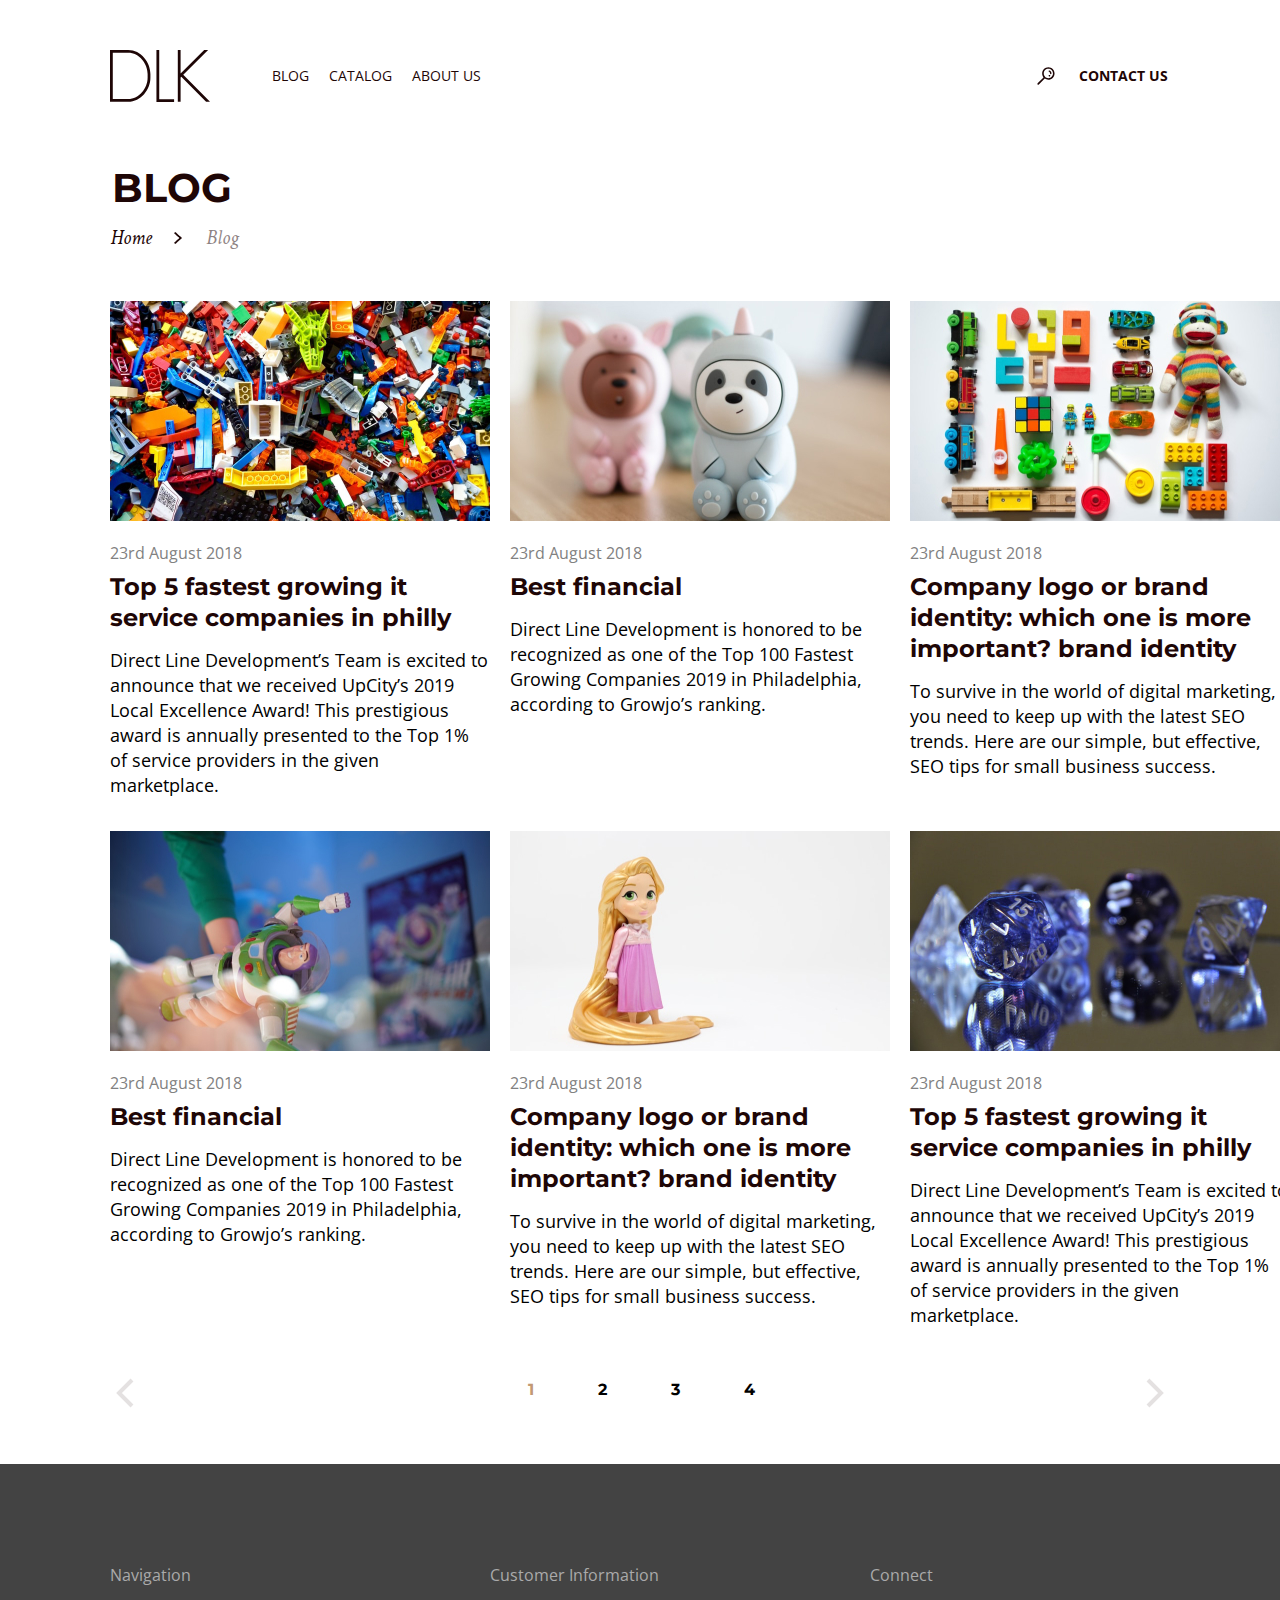
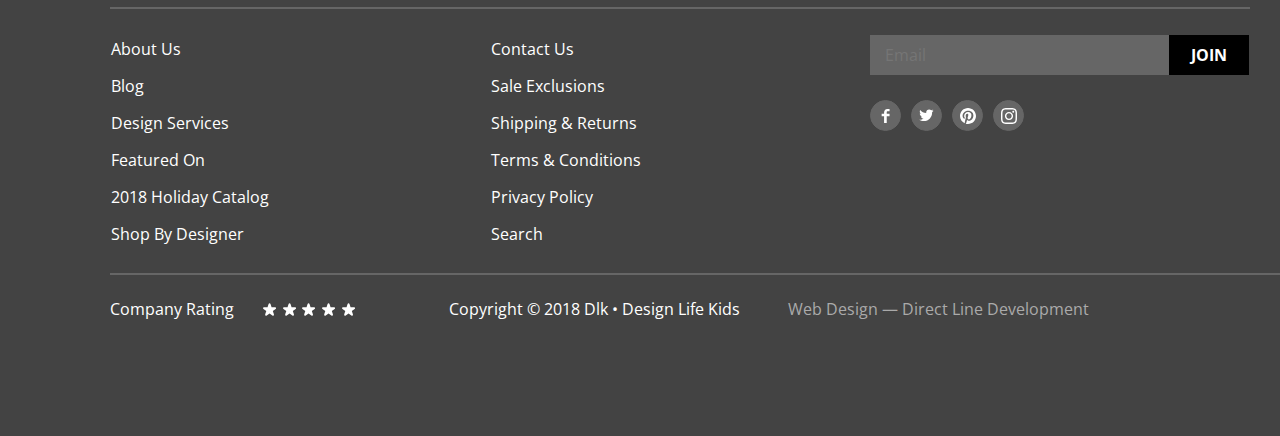
==== commit b02c149e: "Add homework(#8)" ====
--- a/blog.html
+++ b/blog.html
@@ -38,55 +38,61 @@
             <div class="blog__select"> <a class="link" href="#">Home</a> <img class="blog__arrow " src="./images/Vector%20(right).png" alt="Vector"><a class="blog-link" href="#">Blog</a> </div>
             
             <div class="blog__wrapper">
-                <div class="blog__item"> <img class="blog__img" src="./images/blog/blog1.jpg" alt="blog1" width="380" height="220">
+                <div class="blog__item"><a class="blog__link" href="#"> <img class="blog__img" src="./images/blog/blog1.jpg" alt="blog1" width="380" height="220">
                     <p class="blog__date">23rd August 2018</p>
                     <h4 class="blog__subtitle">Top 5 fastest growing it service companies in philly</h4>
                     <p class="blog__text">Direct Line Development’s Team is excited to announce that we received UpCity’s 2019 Local Excellence Award! This prestigious award is annually presented to the Top 1% of service providers in the given marketplace.</p>
-                </div>
-                <div class="blog__item"> <img class="blog__img" src="./images/blog/blog2.jpg" alt="blog2" width="380" height="220">
+                    </a>
+                </div>
+                <div class="blog__item"> <a class="blog__link" href="#"><img class="blog__img" src="./images/blog/blog2.jpg" alt="blog2" width="380" height="220">
                     <p class="blog__date">23rd August 2018</p>
                     <h4 class="blog__subtitle">Best financial</h4>
                     <p class="blog__text">Direct Line Development is honored to be recognized as one of the Top 100 Fastest Growing Companies 2019 in Philadelphia, according to Growjo’s ranking.</p>
-                </div>
-                <div class="blog__item"> <img class="blog__img" src="./images/blog/blog3.jpg" alt="blog3" width="380" height="220">
+                    </a>
+                </div>
+                <div class="blog__item"><a class="blog__link" href="#"> <img class="blog__img" src="./images/blog/blog3.jpg" alt="blog3" width="380" height="220">
                     <p class="blog__date">23rd August 2018</p>
                     <h4 class="blog__subtitle">Company logo or brand identity: which one is more important? brand identity</h4>
                     <p class="blog__text">To survive in the world of digital marketing, you need to keep up with the latest SEO trends. Here are our simple, but effective, SEO tips for small business success.</p>
+                    </a>
                 </div>
             </div>
               
                <div class="blog__wrapper-two">
-                <div class="blog__item"> <img class="blog__img" src="./images/blog/blog4.jpg" alt="blog4" width="380" height="220">
+                <div class="blog__item"><a class="blog__link" href="#"> <img class="blog__img" src="./images/blog/blog4.jpg" alt="blog4" width="380" height="220">
                     <p class="blog__date">23rd August 2018</p>
                     <h4 class="blog__subtitle">Best financial</h4>
                     <p class="blog__text">Direct Line Development is honored to be recognized as one of the Top 100 Fastest Growing Companies 2019 in Philadelphia, according to Growjo’s ranking.</p>
-                </div>
-                <div class="blog__item"> <img class="blog__img" src="./images/blog/blog5.jpg" alt="blog5" width="380" height="220">
+                    </a>
+                </div>
+                <div class="blog__item"><a class="blog__link" href="#"><img class="blog__img" src="./images/blog/blog5.jpg" alt="blog5" width="380" height="220">
                     <p class="blog__date">23rd August 2018</p>
                     <h4 class="blog__subtitle">Company logo or brand identity: which one is more important? brand identity</h4>
                     <p class="blog__text">To survive in the world of digital marketing, you need to keep up with the latest SEO trends. Here are our simple, but effective, SEO tips for small business success.</p>
-                </div>
-                <div class="blog__item"> <img class="blog__img" src="./images/blog/blog6.jpg" alt="blog6" width="380" height="220">
+                    </a>
+                </div>
+                <div class="blog__item"><a class="blog__link" href="#"> <img class="blog__img" src="./images/blog/blog6.jpg" alt="blog6" width="380" height="220">
                     <p class="blog__date">23rd August 2018</p>
                     <h4 class="blog__subtitle">Top 5 fastest growing it service companies in philly</h4>
-                    <p>Direct Line Development’s Team is excited to announce that we received UpCity’s 2019 Local Excellence Award! This prestigious award is annually presented to the Top 1% of service providers in the given marketplace.</p>
+                    <p class="blog__text">Direct Line Development’s Team is excited to announce that we received UpCity’s 2019 Local Excellence Award! This prestigious award is annually presented to the Top 1% of service providers in the given marketplace.</p>
+                    </a>
                 </div>
            </div>
             <div class="blog__select-button">
-              <a class="blog__btn" href="#">
+              <button class="blog__btn">
                     <svg width="18" height="30" viewBox="0 0 18 30" fill="none" xmlns="http://www.w3.org/2000/svg" class="blog__svg">
                         <path d="M16 2L3 15L16 28" stroke="#1E0606" stroke-opacity="0.12" stroke-width="4"/> </svg>
-              </a>  
+              </button>  
                 <ul class="blog__list-button">
                     <a class="blog__number" href="#">1</a>
                     <a class="blog__number" href="#">2</a> 
                     <a class="blog__number" href="#">3</a>
                     <a class="blog__number" href="#">4</a>
                 </ul>
-               <a class="blog__btn" href="#">
+               <button class="blog__btn">
                     <svg width="18" height="30" viewBox="0 0 18 30" fill="none" xmlns="http://www.w3.org/2000/svg" class="blog__svg">
                         <path d="M2 2L15 15L2 28" stroke="#1E0606" stroke-opacity="0.12" stroke-width="4"/> </svg>
-               </a> 
+               </button> 
             </div>
         </div>
     </section>
@@ -114,7 +120,7 @@
                     <li class="footer__link"><a class="footer__list-link" href="#">Sale Exclusions</a></li>
                     <li class="footer__link"><a class="footer__list-link" href="#">Shipping & Returns</a></li>
                     <li class="footer__link"><a class="footer__list-link" href="#">Terms & Conditions</a></li>
-                    <li class="footer__link"><a class="footer__list-link" href="#">Privacy Policy></a></li>
+                    <li class="footer__link"><a class="footer__list-link" href="#">Privacy Policy</a></li>
                     <li class="footer__link"><a class="footer__list-link" href="#">Search</a></li>
                 </ul>
             </div>
@@ -160,31 +166,31 @@
         <ul class="footer__bottom-list">
             <li class="footer__star">
                 <a class="footer__star-link" href="#" aria-label="star">
-                    <svg width="17" height="17" viewBox="0 0 14 13" fill="none" xmlns="http://www.w3.org/2000/svg" class="star__svg">
-                        <path d="M5.60845 0.927052C5.9078 0.0057416 7.21121 0.00574088 7.51056 0.927052L8.58013 4.21885H12.0413C13.0101 4.21885 13.4128 5.45846 12.6291 6.02786L9.82895 8.06231L10.8985 11.3541C11.1979 12.2754 10.1434 13.0415 9.35968 12.4721L6.55951 10.4377L3.75934 12.4721C2.97563 13.0415 1.92115 12.2754 2.2205 11.3541L3.29007 8.06231L0.4899 6.02787C-0.293814 5.45846 0.108961 4.21885 1.07768 4.21885H4.53888L5.60845 0.927052Z" fill="white" /> </svg>
-                </a>
-            </li>
-            <li class="footer__star">
-                <a class="footer__star-link" href="#" aria-label="star">
-                    <svg width="17" height="17" viewBox="0 0 14 13" fill="none" xmlns="http://www.w3.org/2000/svg" class="star__svg">
-                        <path d="M5.60845 0.927052C5.9078 0.0057416 7.21121 0.00574088 7.51056 0.927052L8.58013 4.21885H12.0413C13.0101 4.21885 13.4128 5.45846 12.6291 6.02786L9.82895 8.06231L10.8985 11.3541C11.1979 12.2754 10.1434 13.0415 9.35968 12.4721L6.55951 10.4377L3.75934 12.4721C2.97563 13.0415 1.92115 12.2754 2.2205 11.3541L3.29007 8.06231L0.4899 6.02787C-0.293814 5.45846 0.108961 4.21885 1.07768 4.21885H4.53888L5.60845 0.927052Z" fill="white" /> </svg>
-                </a>
-            </li>
-            <li class="footer__star">
-                <a class="footer__star-link" href="#" aria-label="star">
-                    <svg width="17" height="17" viewBox="0 0 14 13" fill="none" xmlns="http://www.w3.org/2000/svg" class="star__svg">
-                        <path d="M5.60845 0.927052C5.9078 0.0057416 7.21121 0.00574088 7.51056 0.927052L8.58013 4.21885H12.0413C13.0101 4.21885 13.4128 5.45846 12.6291 6.02786L9.82895 8.06231L10.8985 11.3541C11.1979 12.2754 10.1434 13.0415 9.35968 12.4721L6.55951 10.4377L3.75934 12.4721C2.97563 13.0415 1.92115 12.2754 2.2205 11.3541L3.29007 8.06231L0.4899 6.02787C-0.293814 5.45846 0.108961 4.21885 1.07768 4.21885H4.53888L5.60845 0.927052Z" fill="white" /> </svg>
-                </a>
-            </li>
-            <li class="footer__star">
-                <a class="footer__star-link" href="#" aria-label="star">
-                    <svg width="17" height="17" viewBox="0 0 14 13" fill="none" xmlns="http://www.w3.org/2000/svg" class="star__svg">
-                        <path d="M5.60845 0.927052C5.9078 0.0057416 7.21121 0.00574088 7.51056 0.927052L8.58013 4.21885H12.0413C13.0101 4.21885 13.4128 5.45846 12.6291 6.02786L9.82895 8.06231L10.8985 11.3541C11.1979 12.2754 10.1434 13.0415 9.35968 12.4721L6.55951 10.4377L3.75934 12.4721C2.97563 13.0415 1.92115 12.2754 2.2205 11.3541L3.29007 8.06231L0.4899 6.02787C-0.293814 5.45846 0.108961 4.21885 1.07768 4.21885H4.53888L5.60845 0.927052Z" fill="white" /> </svg>
-                </a>
-            </li>
-            <li class="footer__star">
-                <a class="footer__star-link" href="#" aria-label="star">
-                    <svg width="17" height="17" viewBox="0 0 14 13" fill="none" xmlns="http://www.w3.org/2000/svg" class="star__svg">
+                    <svg width="14" height="13" viewBox="0 0 14 13" fill="none" xmlns="http://www.w3.org/2000/svg" class="star__svg">
+                        <path d="M5.60845 0.927052C5.9078 0.0057416 7.21121 0.00574088 7.51056 0.927052L8.58013 4.21885H12.0413C13.0101 4.21885 13.4128 5.45846 12.6291 6.02786L9.82895 8.06231L10.8985 11.3541C11.1979 12.2754 10.1434 13.0415 9.35968 12.4721L6.55951 10.4377L3.75934 12.4721C2.97563 13.0415 1.92115 12.2754 2.2205 11.3541L3.29007 8.06231L0.4899 6.02787C-0.293814 5.45846 0.108961 4.21885 1.07768 4.21885H4.53888L5.60845 0.927052Z" fill="white" /> </svg>
+                </a>
+            </li>
+            <li class="footer__star">
+                <a class="footer__star-link" href="#" aria-label="star">
+                    <svg width="14" height="13" viewBox="0 0 14 13" fill="none" xmlns="http://www.w3.org/2000/svg" class="star__svg">
+                        <path d="M5.60845 0.927052C5.9078 0.0057416 7.21121 0.00574088 7.51056 0.927052L8.58013 4.21885H12.0413C13.0101 4.21885 13.4128 5.45846 12.6291 6.02786L9.82895 8.06231L10.8985 11.3541C11.1979 12.2754 10.1434 13.0415 9.35968 12.4721L6.55951 10.4377L3.75934 12.4721C2.97563 13.0415 1.92115 12.2754 2.2205 11.3541L3.29007 8.06231L0.4899 6.02787C-0.293814 5.45846 0.108961 4.21885 1.07768 4.21885H4.53888L5.60845 0.927052Z" fill="white" /> </svg>
+                </a>
+            </li>
+            <li class="footer__star">
+                <a class="footer__star-link" href="#" aria-label="star">
+                    <svg width="14" height="13" viewBox="0 0 14 13" fill="none" xmlns="http://www.w3.org/2000/svg" class="star__svg">
+                        <path d="M5.60845 0.927052C5.9078 0.0057416 7.21121 0.00574088 7.51056 0.927052L8.58013 4.21885H12.0413C13.0101 4.21885 13.4128 5.45846 12.6291 6.02786L9.82895 8.06231L10.8985 11.3541C11.1979 12.2754 10.1434 13.0415 9.35968 12.4721L6.55951 10.4377L3.75934 12.4721C2.97563 13.0415 1.92115 12.2754 2.2205 11.3541L3.29007 8.06231L0.4899 6.02787C-0.293814 5.45846 0.108961 4.21885 1.07768 4.21885H4.53888L5.60845 0.927052Z" fill="white" /> </svg>
+                </a>
+            </li>
+            <li class="footer__star">
+                <a class="footer__star-link" href="#" aria-label="star">
+                    <svg width="14" height="13" viewBox="0 0 14 13" fill="none" xmlns="http://www.w3.org/2000/svg" class="star__svg">
+                        <path d="M5.60845 0.927052C5.9078 0.0057416 7.21121 0.00574088 7.51056 0.927052L8.58013 4.21885H12.0413C13.0101 4.21885 13.4128 5.45846 12.6291 6.02786L9.82895 8.06231L10.8985 11.3541C11.1979 12.2754 10.1434 13.0415 9.35968 12.4721L6.55951 10.4377L3.75934 12.4721C2.97563 13.0415 1.92115 12.2754 2.2205 11.3541L3.29007 8.06231L0.4899 6.02787C-0.293814 5.45846 0.108961 4.21885 1.07768 4.21885H4.53888L5.60845 0.927052Z" fill="white" /> </svg>
+                </a>
+            </li>
+            <li class="footer__star">
+                <a class="footer__star-link" href="#" aria-label="star">
+                    <svg width="14" height="13" viewBox="0 0 14 13" fill="none" xmlns="http://www.w3.org/2000/svg" class="star__svg">
                         <path d="M5.60845 0.927052C5.9078 0.0057416 7.21121 0.00574088 7.51056 0.927052L8.58013 4.21885H12.0413C13.0101 4.21885 13.4128 5.45846 12.6291 6.02786L9.82895 8.06231L10.8985 11.3541C11.1979 12.2754 10.1434 13.0415 9.35968 12.4721L6.55951 10.4377L3.75934 12.4721C2.97563 13.0415 1.92115 12.2754 2.2205 11.3541L3.29007 8.06231L0.4899 6.02787C-0.293814 5.45846 0.108961 4.21885 1.07768 4.21885H4.53888L5.60845 0.927052Z" fill="white" /> </svg>
                 </a>
             </li>
--- a/css/blog.css
+++ b/css/blog.css
@@ -10,13 +10,18 @@
     font-size: 40px;
     line-height: 49px;
     margin-bottom: 15px;
+    margin-top:-4px;
+    margin-left: 2px;
     text-transform: uppercase;
 }
 .blog__select {
     margin-bottom: 50px;
+    margin-left: 1px;
+    margin-top: -1px;
 }
 .blog__arrow {
     margin: 0 20px;
+    margin-left: 18px;
 }
 .blog-link{
     font-family: 'Crimson Text', serif;
@@ -26,15 +31,24 @@
     line-height: 25px;
     color: #1E0606;
     opacity: 0.5;
+    margin-left: 4px;
     text-decoration: none;
 }
 .blog__wrapper {
     display: flex;
     
 }
+.blog__link{
+    display: block;
+    height: 100%;
+    color: #000;
+    text-decoration: none;
+    
+}
+
 .blog__wrapper-two{
     display: flex;
-    margin-bottom: 15px;
+    
 }
 .blog__item {
     width: 380px;
@@ -57,20 +71,29 @@
     margin-bottom: 15px;
     color: #1E0606;
 }
+.blog__subtitle:hover{
+    text-decoration-line: underline;
+}
+.blog__subtitle:active{
+    text-decoration-line: underline;
+}
 .blog__text {
     font-weight: normal;
     font-size: 18px;
     line-height: 25px;
     margin-bottom: 13px;
+    margin-top: 0;
     padding-bottom: 20px;
 }
 .blog__select-button {
     display: flex;
     justify-content: space-between;
+    margin-bottom: -12px;
 }
 .blog__btn{
-    padding-top: 10px;
+    padding-top: 13px;
     border: 0;
+    background-color: #fff;
 }
 .blog__number{
     font-family: 'Montserrat', sans-serif;
@@ -90,7 +113,26 @@
 .blog__list-button {
     display: flex;
     list-style: none;
+    margin-top: 19px;
+    margin-left: 27px;
 }
 .blog__number{
     margin-right: 64px;
-}+}
+
+
+
+
+
+
+
+
+
+
+
+
+
+
+
+
+
--- a/css/common.css
+++ b/css/common.css
@@ -51,7 +51,7 @@
 
 .header {
     margin-top: 50px;
-    margin-bottom: 129px;
+    margin-bottom: 60px;
 }
 
 .header__wrapper {
@@ -72,12 +72,18 @@
 .header__nav-list {
     display: flex;
     list-style: none;
+    margin-top: 8px;
+    margin-left: 2px;
 }
 .header__contact{
     display: flex;
+    margin-right: 2px;
+    margin-top: -2px;
 }
 .header__search {
     margin-right: 24px;
+    margin-left: -1px;
+    margin-top: 1px;
 }
 .header__search:hover{
     opacity: 0.5;
@@ -126,7 +132,9 @@
     border: 1px solid #666666;
 }
 .footer__list{
-    padding-left: 0;
+    padding-left: 0px;
+    padding-top: 4px;
+    margin-left: 1px;
     margin-bottom: 28px;
 }
 .footer__link {
@@ -173,11 +181,12 @@
     display: flex;
     justify-content: space-between;
     align-items: flex-end;
+    margin-top: -3px;
 }
 .footer__link-icon{
     display: flex;
-    width: 30px;
-    height: 30px;
+    width: 29px;
+    height: 29px;
     border: 1px solid #666666;
     border-radius:50%;
     background: #666666;
@@ -225,7 +234,7 @@
     align-items: center;
     margin-top: 0;
     margin-bottom: 14px;
-    padding-left: 25px;
+    padding-left: 23px;
     list-style: none;
 }
 .footer__list-link{
@@ -239,10 +248,13 @@
     opacity: 0.2;
 }
 .footer__star{
+    
+}
+.footer__star-link{
     width: 17px;
     height: 17px;
     border:0;
-    margin-left: 8.8px;
+    margin-left: 5.8px;
     background-repeat: no-repeat;
     background-size: 17px auto;
 }
@@ -255,7 +267,7 @@
     opacity: 0.5;
 }
 .footer__bottom-subtitle{
-    margin-left: -57px;
+    margin-left: 46px;
     margin-top: 0;
     color: #fff;
 }
@@ -264,6 +276,7 @@
     font-size: 16px;
     line-height: 22px;
     margin-top: 0;
+    padding-right: 81px;
     color: #AAAAAA;
 }
 .footer__title-web:hover{
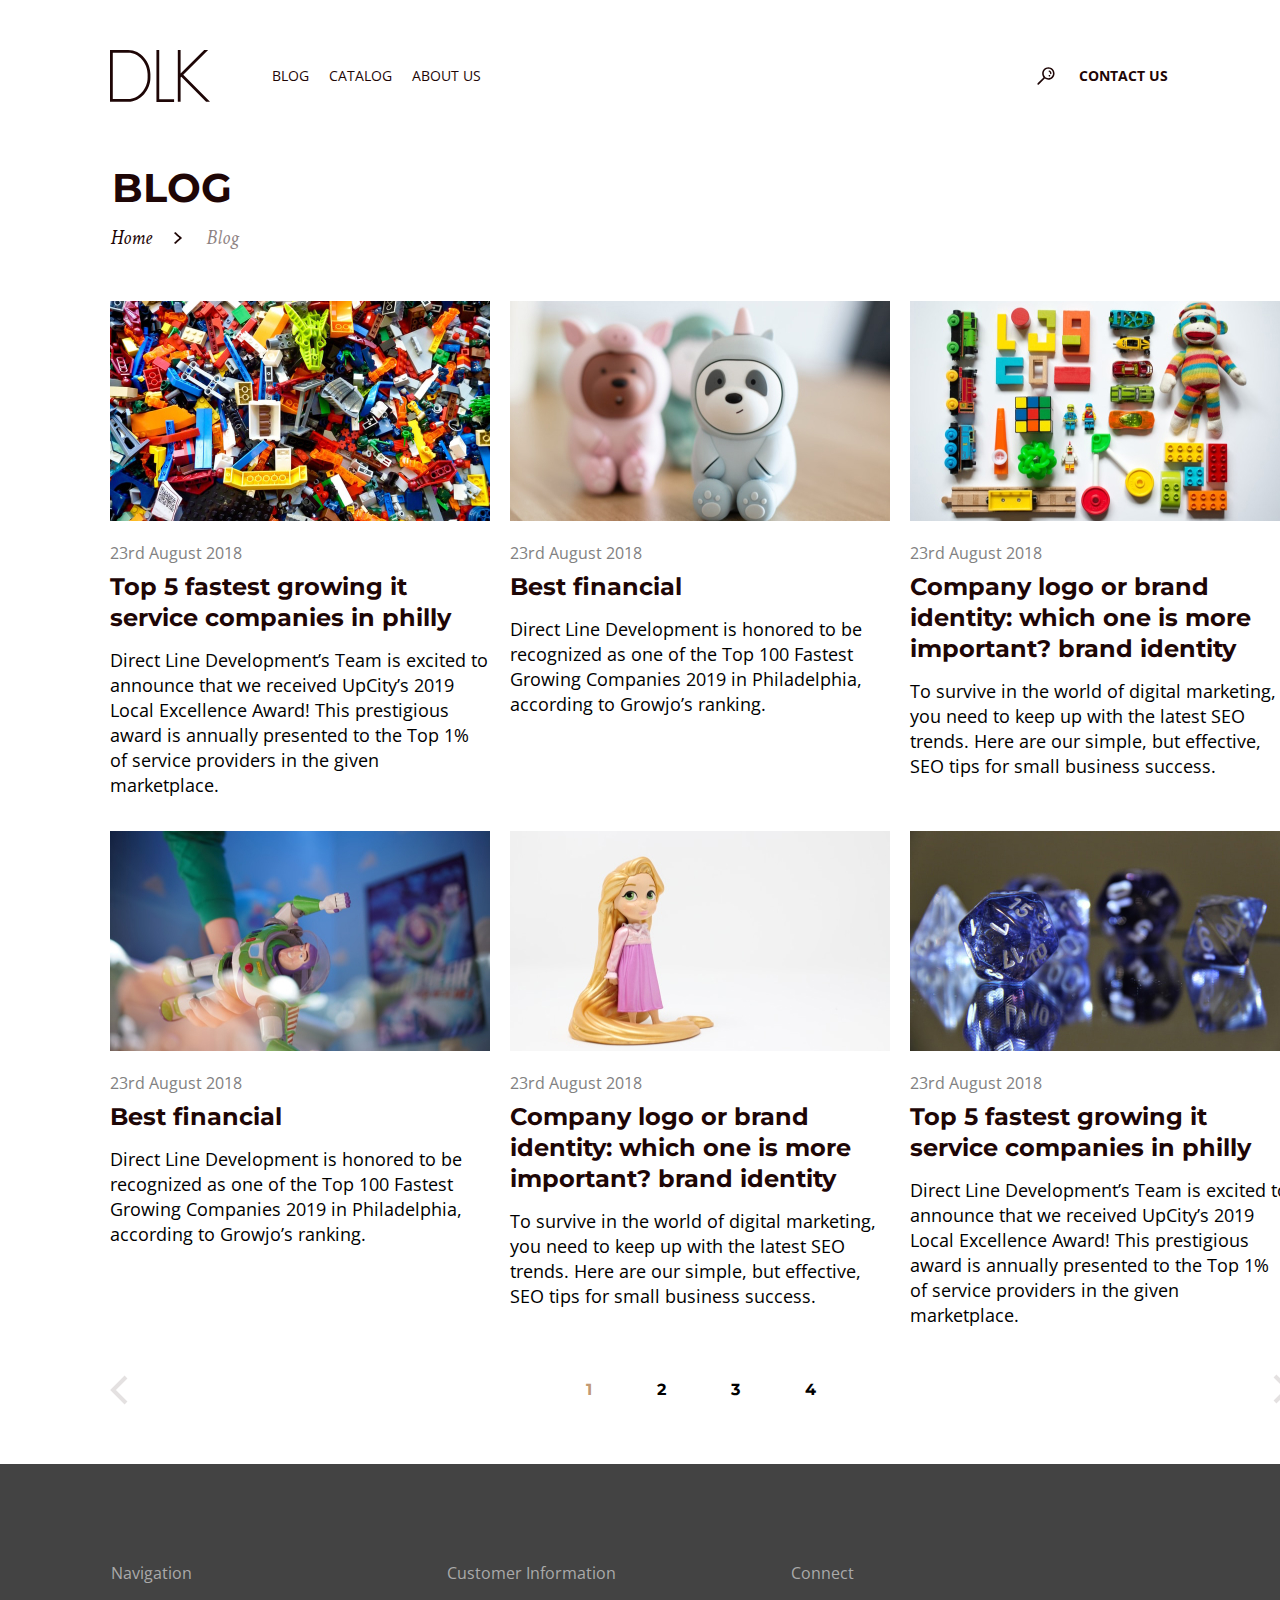
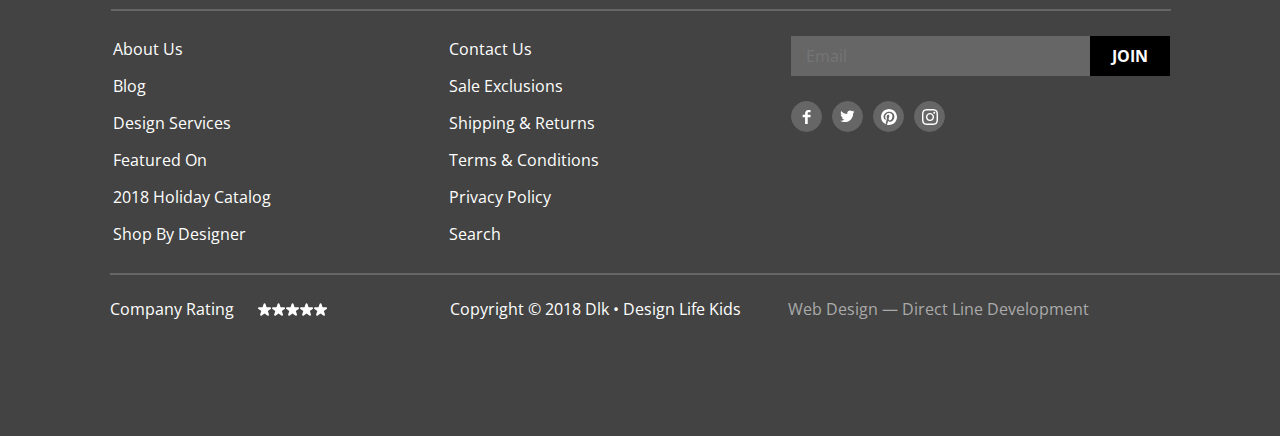
==== commit 1d184767: "Add fix criteria (homework#2)" ====
--- a/blog.html
+++ b/blog.html
@@ -7,8 +7,8 @@
     <title>Document</title>
     <link href="https://fonts.googleapis.com/css2?family=Crimson+Text:ital,wght@1,400;1,700&family=Montserrat:wght@300;700&family=Open+Sans:wght@400;700&display=swap" rel="stylesheet">
     <link rel="stylesheet" type="text/css" href="css/normalize.css">
-    <link rel="stylesheet" type="text/css" href="css/blog.css">
-    <link rel="stylesheet" type="text/css" href="css/common.css"> </head>
+    <link rel="stylesheet" type="text/css" href="css/blog.min.css">
+    <link rel="stylesheet" type="text/css" href="css/common.min.css"> </head>
 
 <body>
     <header class="header">
@@ -23,7 +23,7 @@
                     </ul>
                     
                     <div class="header__contact">
-                    <a class="header__search" href=""><img src="./images/svg/search.svg" alt="search-logo"></a> <a class="header__button" href="contact.html">Contact Us</a> </div>
+                    <a class="header__search" href=""><img src="./images/svg/search.svg" alt="search-logo" width="18" height="18"></a> <a class="header__button" href="contact.html">Contact Us</a> </div>
                 </nav>
                
                 
@@ -35,7 +35,7 @@
     <section class="blog">
         <div class="container">
             <h1 class="blog__title">Blog</h1>
-            <div class="blog__select"> <a class="link" href="#">Home</a> <img class="blog__arrow " src="./images/Vector%20(right).png" alt="Vector"><a class="blog-link" href="#">Blog</a> </div>
+            <div class="blog__select"> <a class="link" href="#">Home</a> <img class="blog__arrow " src="./images/Vector%20(right).png" alt="Vector" width="8" height="12"><a class="blog-link" href="#">Blog</a> </div>
             
             <div class="blog__wrapper">
                 <div class="blog__item"><a class="blog__link" href="#"> <img class="blog__img" src="./images/blog/blog1.jpg" alt="blog1" width="380" height="220">
@@ -79,20 +79,16 @@
                 </div>
            </div>
             <div class="blog__select-button">
-              <button class="blog__btn">
-                    <svg width="18" height="30" viewBox="0 0 18 30" fill="none" xmlns="http://www.w3.org/2000/svg" class="blog__svg">
-                        <path d="M16 2L3 15L16 28" stroke="#1E0606" stroke-opacity="0.12" stroke-width="4"/> </svg>
-              </button>  
+              <button class="blog__btn-one"></button> 
+                
                 <ul class="blog__list-button">
-                    <a class="blog__number" href="#">1</a>
-                    <a class="blog__number" href="#">2</a> 
-                    <a class="blog__number" href="#">3</a>
-                    <a class="blog__number" href="#">4</a>
-                </ul>
-               <button class="blog__btn">
-                    <svg width="18" height="30" viewBox="0 0 18 30" fill="none" xmlns="http://www.w3.org/2000/svg" class="blog__svg">
-                        <path d="M2 2L15 15L2 28" stroke="#1E0606" stroke-opacity="0.12" stroke-width="4"/> </svg>
-               </button> 
+                   <li class="blog__list-item"><a class="blog__number-one" href="#">1</a></li>
+                   <li class="blog__list-item"><a class="blog__number" href="#">2</a></li>
+                   <li class="blog__list-item"><a class="blog__number" href="#">3</a></li>
+                   <li class="blog__list-item"><a class="blog__number" href="#">4</a></li>
+                   
+                </ul>
+               <button class="blog__btn"></button> 
             </div>
         </div>
     </section>
@@ -102,7 +98,6 @@
         <div class="footer__wrapper">
             <div class="footer__navigation">
                 <h4 class="footer__title">Navigation</h4>
-                <div class="footer__border"></div>
                 <ul class="footer__list">
                     <li class="footer__link"><a class="footer__list-link" href="#">About Us</a></li>
                     <li class="footer__link"><a class="footer__list-link" href="#">Blog</a></li>
@@ -114,7 +109,6 @@
             </div>
             <div class="footer__customer">
                 <h4 class="footer__title">Customer Information</h4>
-                <div class="footer__border"></div>
                 <ul class="footer__list">
                     <li class="footer__link"><a class="footer__list-link" href="#">Contact Us</a></li>
                     <li class="footer__link"><a class="footer__list-link" href="#">Sale Exclusions</a></li>
@@ -126,10 +120,9 @@
             </div>
             <div class="footer__connect">
                 <h4 class="footer__title">Connect</h4>
-                <div class="footer__border"></div>
-                <form calss="footer__form" action="https://echo.htmlacademy.ru" method="post">
+                <form class="footer__form" action="https://echo.htmlacademy.ru" method="post">
                     <input class="footer__email" id="email-input" type="email" placeholder="Email">
-                    <button class="footer__button"><a class="button" href="https://echo.htmlacademy.ru">Join</a></button>
+                   <a class="footer__button-link" href="https://echo.htmlacademy.ru">Join</a>
                 </form>
                 <ul class="footer__icon">
                     <li class="footer__ic">
@@ -162,44 +155,50 @@
         <div class="footer__border-bottom"></div>
    <div class="footer__bottom">
     <div class="footer__bottom-rating">
-        <p class="footer__bottom-title"><a class="footer__title-link" href="#">Company Rating</a></p>
-        <ul class="footer__bottom-list">
-            <li class="footer__star">
-                <a class="footer__star-link" href="#" aria-label="star">
-                    <svg width="14" height="13" viewBox="0 0 14 13" fill="none" xmlns="http://www.w3.org/2000/svg" class="star__svg">
-                        <path d="M5.60845 0.927052C5.9078 0.0057416 7.21121 0.00574088 7.51056 0.927052L8.58013 4.21885H12.0413C13.0101 4.21885 13.4128 5.45846 12.6291 6.02786L9.82895 8.06231L10.8985 11.3541C11.1979 12.2754 10.1434 13.0415 9.35968 12.4721L6.55951 10.4377L3.75934 12.4721C2.97563 13.0415 1.92115 12.2754 2.2205 11.3541L3.29007 8.06231L0.4899 6.02787C-0.293814 5.45846 0.108961 4.21885 1.07768 4.21885H4.53888L5.60845 0.927052Z" fill="white" /> </svg>
-                </a>
-            </li>
-            <li class="footer__star">
-                <a class="footer__star-link" href="#" aria-label="star">
-                    <svg width="14" height="13" viewBox="0 0 14 13" fill="none" xmlns="http://www.w3.org/2000/svg" class="star__svg">
-                        <path d="M5.60845 0.927052C5.9078 0.0057416 7.21121 0.00574088 7.51056 0.927052L8.58013 4.21885H12.0413C13.0101 4.21885 13.4128 5.45846 12.6291 6.02786L9.82895 8.06231L10.8985 11.3541C11.1979 12.2754 10.1434 13.0415 9.35968 12.4721L6.55951 10.4377L3.75934 12.4721C2.97563 13.0415 1.92115 12.2754 2.2205 11.3541L3.29007 8.06231L0.4899 6.02787C-0.293814 5.45846 0.108961 4.21885 1.07768 4.21885H4.53888L5.60845 0.927052Z" fill="white" /> </svg>
-                </a>
-            </li>
-            <li class="footer__star">
-                <a class="footer__star-link" href="#" aria-label="star">
-                    <svg width="14" height="13" viewBox="0 0 14 13" fill="none" xmlns="http://www.w3.org/2000/svg" class="star__svg">
-                        <path d="M5.60845 0.927052C5.9078 0.0057416 7.21121 0.00574088 7.51056 0.927052L8.58013 4.21885H12.0413C13.0101 4.21885 13.4128 5.45846 12.6291 6.02786L9.82895 8.06231L10.8985 11.3541C11.1979 12.2754 10.1434 13.0415 9.35968 12.4721L6.55951 10.4377L3.75934 12.4721C2.97563 13.0415 1.92115 12.2754 2.2205 11.3541L3.29007 8.06231L0.4899 6.02787C-0.293814 5.45846 0.108961 4.21885 1.07768 4.21885H4.53888L5.60845 0.927052Z" fill="white" /> </svg>
-                </a>
-            </li>
-            <li class="footer__star">
-                <a class="footer__star-link" href="#" aria-label="star">
-                    <svg width="14" height="13" viewBox="0 0 14 13" fill="none" xmlns="http://www.w3.org/2000/svg" class="star__svg">
-                        <path d="M5.60845 0.927052C5.9078 0.0057416 7.21121 0.00574088 7.51056 0.927052L8.58013 4.21885H12.0413C13.0101 4.21885 13.4128 5.45846 12.6291 6.02786L9.82895 8.06231L10.8985 11.3541C11.1979 12.2754 10.1434 13.0415 9.35968 12.4721L6.55951 10.4377L3.75934 12.4721C2.97563 13.0415 1.92115 12.2754 2.2205 11.3541L3.29007 8.06231L0.4899 6.02787C-0.293814 5.45846 0.108961 4.21885 1.07768 4.21885H4.53888L5.60845 0.927052Z" fill="white" /> </svg>
-                </a>
-            </li>
-            <li class="footer__star">
-                <a class="footer__star-link" href="#" aria-label="star">
-                    <svg width="14" height="13" viewBox="0 0 14 13" fill="none" xmlns="http://www.w3.org/2000/svg" class="star__svg">
-                        <path d="M5.60845 0.927052C5.9078 0.0057416 7.21121 0.00574088 7.51056 0.927052L8.58013 4.21885H12.0413C13.0101 4.21885 13.4128 5.45846 12.6291 6.02786L9.82895 8.06231L10.8985 11.3541C11.1979 12.2754 10.1434 13.0415 9.35968 12.4721L6.55951 10.4377L3.75934 12.4721C2.97563 13.0415 1.92115 12.2754 2.2205 11.3541L3.29007 8.06231L0.4899 6.02787C-0.293814 5.45846 0.108961 4.21885 1.07768 4.21885H4.53888L5.60845 0.927052Z" fill="white" /> </svg>
-                </a>
-            </li>
-        </ul>
-    </div>
+       
+        <fieldset class="footer__rating">
+         
+         <legend class="footer__caption">Company Rating</legend>
+         
+         <div class="footer__grup">
+             
+            <input class="footer__star" type="radio" name="star" value="1" aria-label="Ужасно">
+            <input class="footer__star" type="radio" name="star" value="2" aria-label="Сносно">
+            <input class="footer__star" type="radio" name="star" value="3" aria-label="Нормально">
+            <input class="footer__star" type="radio" name="star" value="4" aria-label="Хорошо">
+            <input class="footer__star" type="radio" name="star" value="5" aria-label="Отлично">
+            <div class="footer__focus"></div>
+         </div>
+        
+        </fieldset>
+        
+      </div>  
+        
+        
+        
+    
     <p class="footer__bottom-subtitle">Copyright © 2018 Dlk • Design Life Kids</p>
-    <p class="footer__title-web">Web Design — Direct Line Development</p>
+   <a class="footer__title-link" href="#"><p class="footer__title-web">Web Design — Direct Line Development</p></a>
 </div>
 </div>
 </footer>
 </body>
-</html>+</html>
+
+
+
+
+
+
+
+
+
+
+
+
+
+
+
+
+
+
--- a/css/blog.min.css
+++ b/css/blog.min.css
@@ -0,0 +1 @@
+.blog{margin-bottom:60px}.blog__title{font-family:'Montserrat',sans-serif;font-weight:700;font-size:40px;line-height:49px;margin-bottom:15px;margin-top:-4px;margin-left:2px;text-transform:uppercase}.blog__select{margin-bottom:50px;margin-left:1px;margin-top:-1px}.blog__arrow{margin:0 20px;margin-left:18px}.blog-link{font-family:'Crimson Text',serif;font-style:italic;font-weight:400;font-size:20px;line-height:25px;color:#1E0606;opacity:.5;margin-left:4px;text-decoration:none}.blog__wrapper{display:-webkit-box;display:-ms-flexbox;display:flex}.blog__link{display:block;height:100%;color:#000;text-decoration:none}.blog__wrapper-two{display:-webkit-box;display:-ms-flexbox;display:flex}.blog__item{width:380px;margin-left:20px}.blog__item:first-child{margin:0}.blog__date{margin-bottom:7px;color:#818181}.blog__subtitle{font-family:'Montserrat',sans-serif;font-style:normal;font-weight:700;font-size:24px;line-height:31px;margin-top:0;margin-bottom:15px;color:#1E0606}.blog__subtitle:hover{-webkit-text-decoration-line:underline;text-decoration-line:underline}.blog__subtitle:active{-webkit-text-decoration-line:underline;text-decoration-line:underline}.blog__text{font-weight:400;font-size:18px;line-height:25px;margin-bottom:13px;margin-top:0;padding-bottom:20px}.blog__select-button{display:-webkit-box;display:-ms-flexbox;display:flex;-webkit-box-pack:justify;-ms-flex-pack:justify;justify-content:space-between;position:relative;margin-bottom:-12px}.blog__btn-one{position:absolute;top:14px;left:0;width:18px;height:30px;background-image:url(../images/svg/blog-left.svg);padding-top:13px;border:0;background-color:#fff;cursor:pointer;outline:0}.blog__btn-one:hover{background-image:url(../images/svg/Vector%20-on.svg);-webkit-transform:matrix(-1,0,0,1,0,0);-ms-transform:matrix(-1,0,0,1,0,0);transform:matrix(-1,0,0,1,0,0)}.blog__btn-one:active{opacity:.5}.blog__btn{position:absolute;top:13px;left:1163px;width:18px;height:30px;background-image:url(../images/svg/blog-right.svg);padding-top:13px;border:0;background-color:#fff;cursor:pointer;outline:0}.blog__btn:hover{background-image:url(../images/svg/Vector%20-on.svg);-webkit-transform:matrix(1,0,0,1,0,0);-ms-transform:matrix(1,0,0,1,0,0);transform:matrix(1,0,0,1,0,0)}.blog__btn:active{opacity:.5}.blog__list-item{font-family:'Montserrat',sans-serif;font-weight:700;font-size:16px;line-height:20px;margin-right:65px}.blog__list-item:hover{opacity:.5}.blog__number-one{text-decoration:none;color:#C29974}.blog__number{text-decoration:none;color:#000}.blog__list-button{display:-webkit-box;display:-ms-flexbox;display:flex;list-style:none;margin-top:19px;margin-left:436px}--- a/css/common.min.css
+++ b/css/common.min.css
@@ -0,0 +1 @@
+body{margin:0;font-family:'Open Sans',sans-serif;font-size:16px;line-height:22px;color:#1E0606}.container{max-width:1400px;padding-left:110px;padding-right:110px;margin:0 auto;-webkit-box-sizing:border-box;box-sizing:border-box}.link-nav{font-size:14px;line-height:19px;font-weight:400;margin-left:20px;color:#1E0606;text-transform:uppercase;text-decoration:none}.link-nav:hover{opacity:.5}.link-nav:active{opacity:.2}.link{font-family:'Crimson Text',serif;font-style:italic;font-weight:400;font-size:20px;line-height:25px;text-decoration:none;color:#1E0606}.button{font-weight:700;font-size:16px;line-height:22px;text-decoration:none;color:#fff;text-transform:uppercase}.header{margin-top:50px;margin-bottom:60px}.header__wrapper{display:-webkit-box;display:-ms-flexbox;display:flex}.header__logo:hover{opacity:.5}.header__logo:active{opacity:.2}.header__nav{display:-webkit-box;display:-ms-flexbox;display:flex;-webkit-box-pack:justify;-ms-flex-pack:justify;justify-content:space-between;-webkit-box-align:center;-ms-flex-align:center;align-items:center;width:100%}.header__nav-list{display:-webkit-box;display:-ms-flexbox;display:flex;list-style:none;margin-top:8px;margin-left:2px}.header__contact{display:-webkit-box;display:-ms-flexbox;display:flex;margin-right:2px;margin-top:-2px}.header__search{margin-right:24px;margin-left:-1px;margin-top:1px}.header__search:hover{opacity:.5}.header__search:active{opacity:.2}.header__button{font-weight:700;font-size:14px;line-height:19px;color:#1E0606;text-transform:uppercase;text-decoration:none}.header__button:hover{opacity:.5}.header__button:active{opacity:.2}.footer{width:100%;background-color:#434343;padding:100px 0}.footer__wrapper{display:-webkit-box;display:-ms-flexbox;display:flex;-webkit-box-pack:justify;-ms-flex-pack:justify;justify-content:space-between;margin-top:-2px;margin-left:1px}.footer__title{font-weight:400;font-size:16px;line-height:22px;margin-top:0;margin-bottom:51px;position:relative;color:#AAA}.footer__title::before{content:"";position:absolute;top:47px;left:0;width:380px;height:2px;background-color:#666}.footer__list{padding-left:0;padding-top:3px;margin-left:2px;margin-bottom:28px}.footer__link{margin-bottom:15px;color:#FFF;list-style:none}.footer__email{width:299px;height:40px;padding-left:15px;margin-top:1px;border:0;background-color:#666;-webkit-box-sizing:border-box;box-sizing:border-box}.footer__email:hover{border:1px solid #FFFDFD}.footer__button-link{font-weight:700;font-size:16px;line-height:22px;padding:9px 22px;text-decoration:none;color:#fff;text-align:center;background-color:#000;margin-left:-4px;text-transform:uppercase;border:0;-webkit-box-sizing:border-box;box-sizing:border-box}.footer__button-link:hover{background-color:#C29974}.footer__button-link:active{background-color:#CFAF91}.footer__icon{display:-webkit-box;display:-ms-flexbox;display:flex;-webkit-box-align:center;-ms-flex-align:center;align-items:center;padding-left:0;padding-top:25px;margin:0;list-style:none}.footer__ic{margin-right:10px}.footer__link-icon{display:-webkit-box;display:-ms-flexbox;display:flex;width:29px;height:29px;border:1px solid #666;border-radius:50%;background-color:#666;margin:0}.footer__link-icon:hover{opacity:.5}.footer__link-icon:active{opacity:.2}.footer__svg{display:block;margin:auto}.footer__svg:hover{opacity:.5}.footer__svg:active{opacity:.2}.footer__border-bottom{margin-bottom:26px;width:1180px;-webkit-box-sizing:border-box;box-sizing:border-box;border:1px solid #666}.footer__bottom{display:-webkit-box;display:-ms-flexbox;display:flex;-webkit-box-pack:justify;-ms-flex-pack:justify;justify-content:space-between;-webkit-box-align:end;-ms-flex-align:end;align-items:flex-end;margin-top:-3px}.footer__bottom-rating{display:-webkit-box;display:-ms-flexbox;display:flex;-webkit-box-align:center;-ms-flex-align:center;align-items:center}.footer__rating{display:contents;margin:0;padding:0;border:none}.footer__caption{padding:0;margin-right:24px;margin-top:-41px;color:#fff}.footer__grup{position:relative;top:-20px;left:0;width:70px;height:13px;background-image:url(../images/svg/Star-off.svg);background-repeat:repeat-x;background-size:14px auto}.footer__star{position:absolute;top:0;left:0;width:14px;height:13px;background-size:14px auto;background-repeat:repeat-x;font-size:inherit;margin:0;-webkit-appearance:none;-moz-appearance:none;appearance:none;cursor:pointer}.footer__star:focus{outline:none}.footer__star:focus ~ .footer__focus{position:absolute;top:0;left:0;right:0;bottom:0;z-index:-1;outline:solid .2em #4a90e2;outline-offset:.2em}.footer__star:checked,.footer__star:hover{background-image:url(../images/svg/Star-on.svg)}.footer__star:hover ~ .footer__star{background-image:url(../images/svg/Star-off.svg)}.footer__star:nth-of-type(1){z-index:5;width:14px}.footer__star:nth-of-type(2){z-index:4;width:28px}.footer__star:nth-of-type(3){z-index:3;width:42px}.footer__star:nth-of-type(4){z-index:2;width:56px}.footer__star:nth-of-type(5){z-index:1;width:70px}.footer__title-link{color:#fff;text-decoration:none}.footer__title-link:hover{color:#C29974}.footer__bottom-list{display:-webkit-box;display:-ms-flexbox;display:flex;-webkit-box-align:center;-ms-flex-align:center;align-items:center;margin-top:0;margin-bottom:14px;padding-left:23px;list-style:none}.footer__list-link{color:#fff;text-decoration:none}.footer__list-link:hover{opacity:.5}.footer__list-link:active{opacity:.2}.footer__star-link{width:17px;height:17px;border:0;margin-left:5.8px;background-repeat:no-repeat;background-size:17px auto}.footer__bottom-subtitle{margin-left:74px;margin-top:0;color:#fff}.footer__title-web{font-weight:400;font-size:16px;line-height:22px;margin-top:0;padding-right:81px;color:#AAA}.footer__title-web:hover{-webkit-text-decoration-line:underline;text-decoration-line:underline;color:#fff}